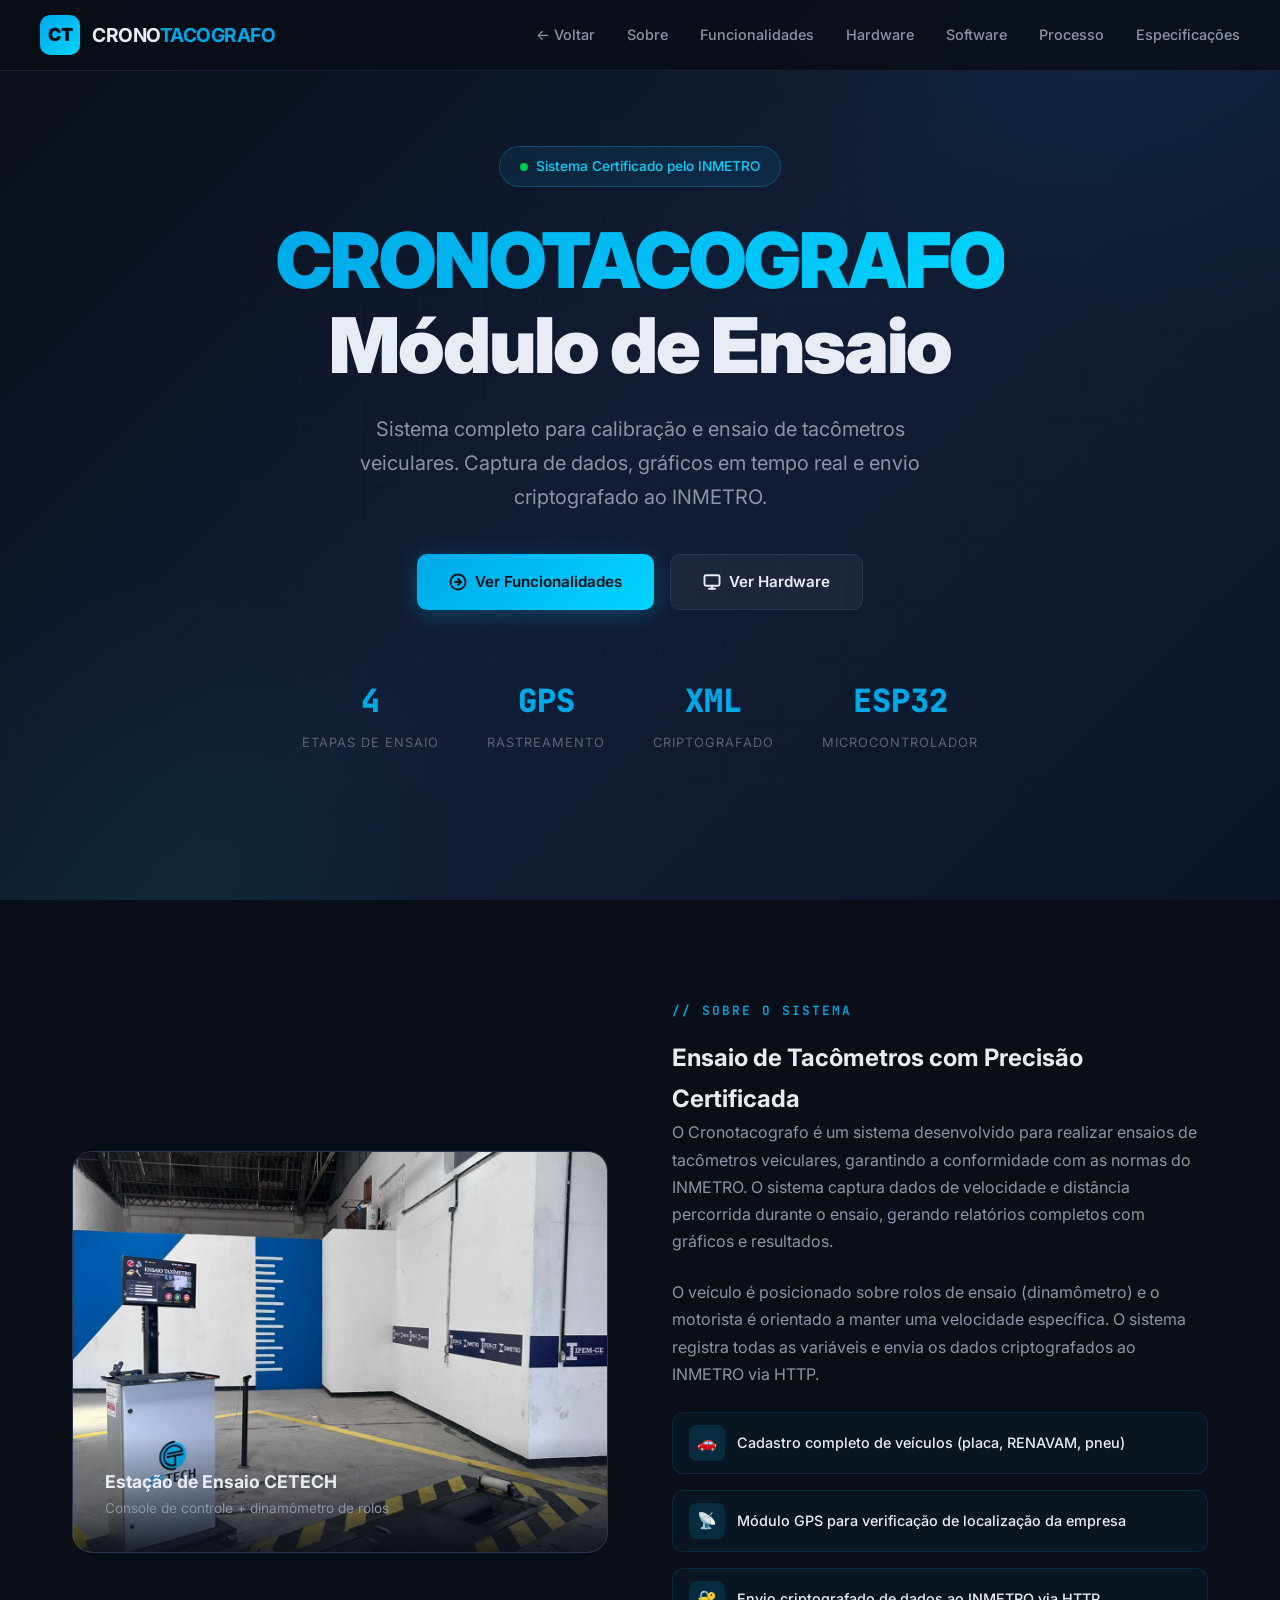
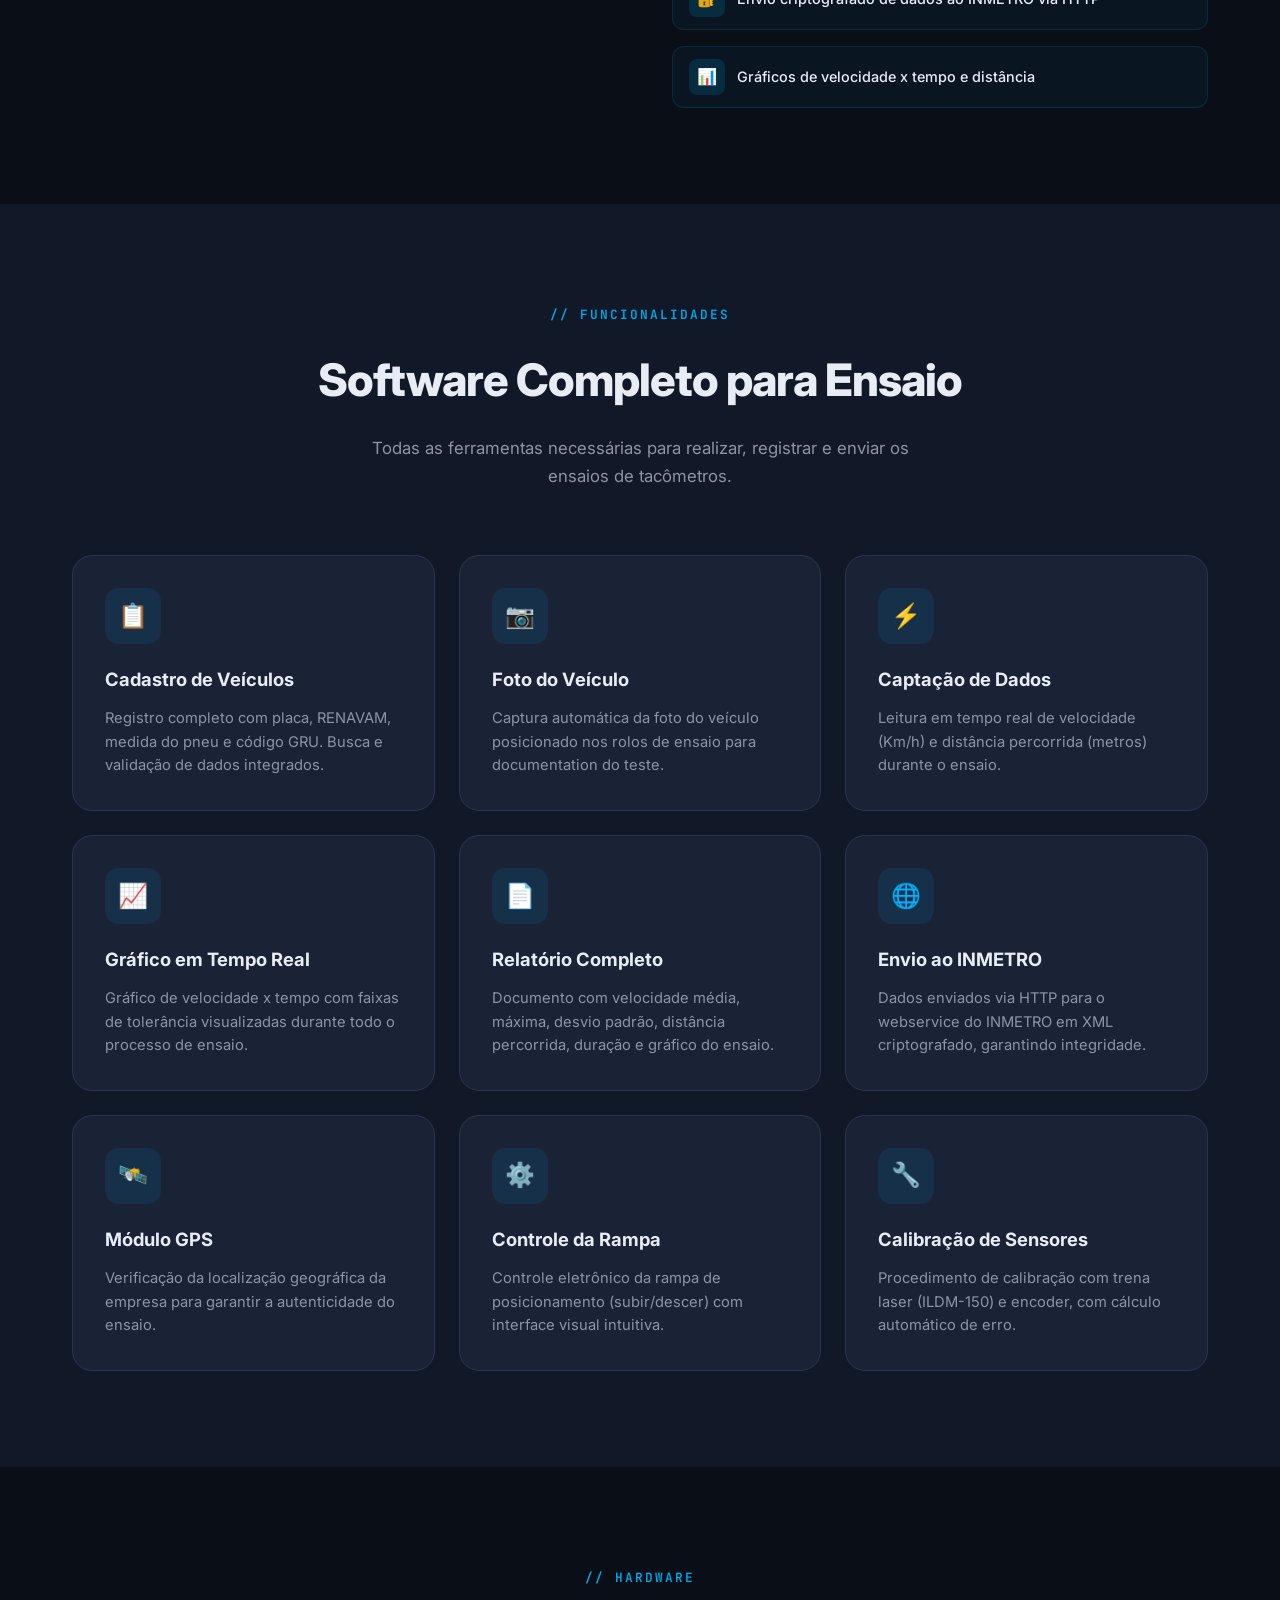
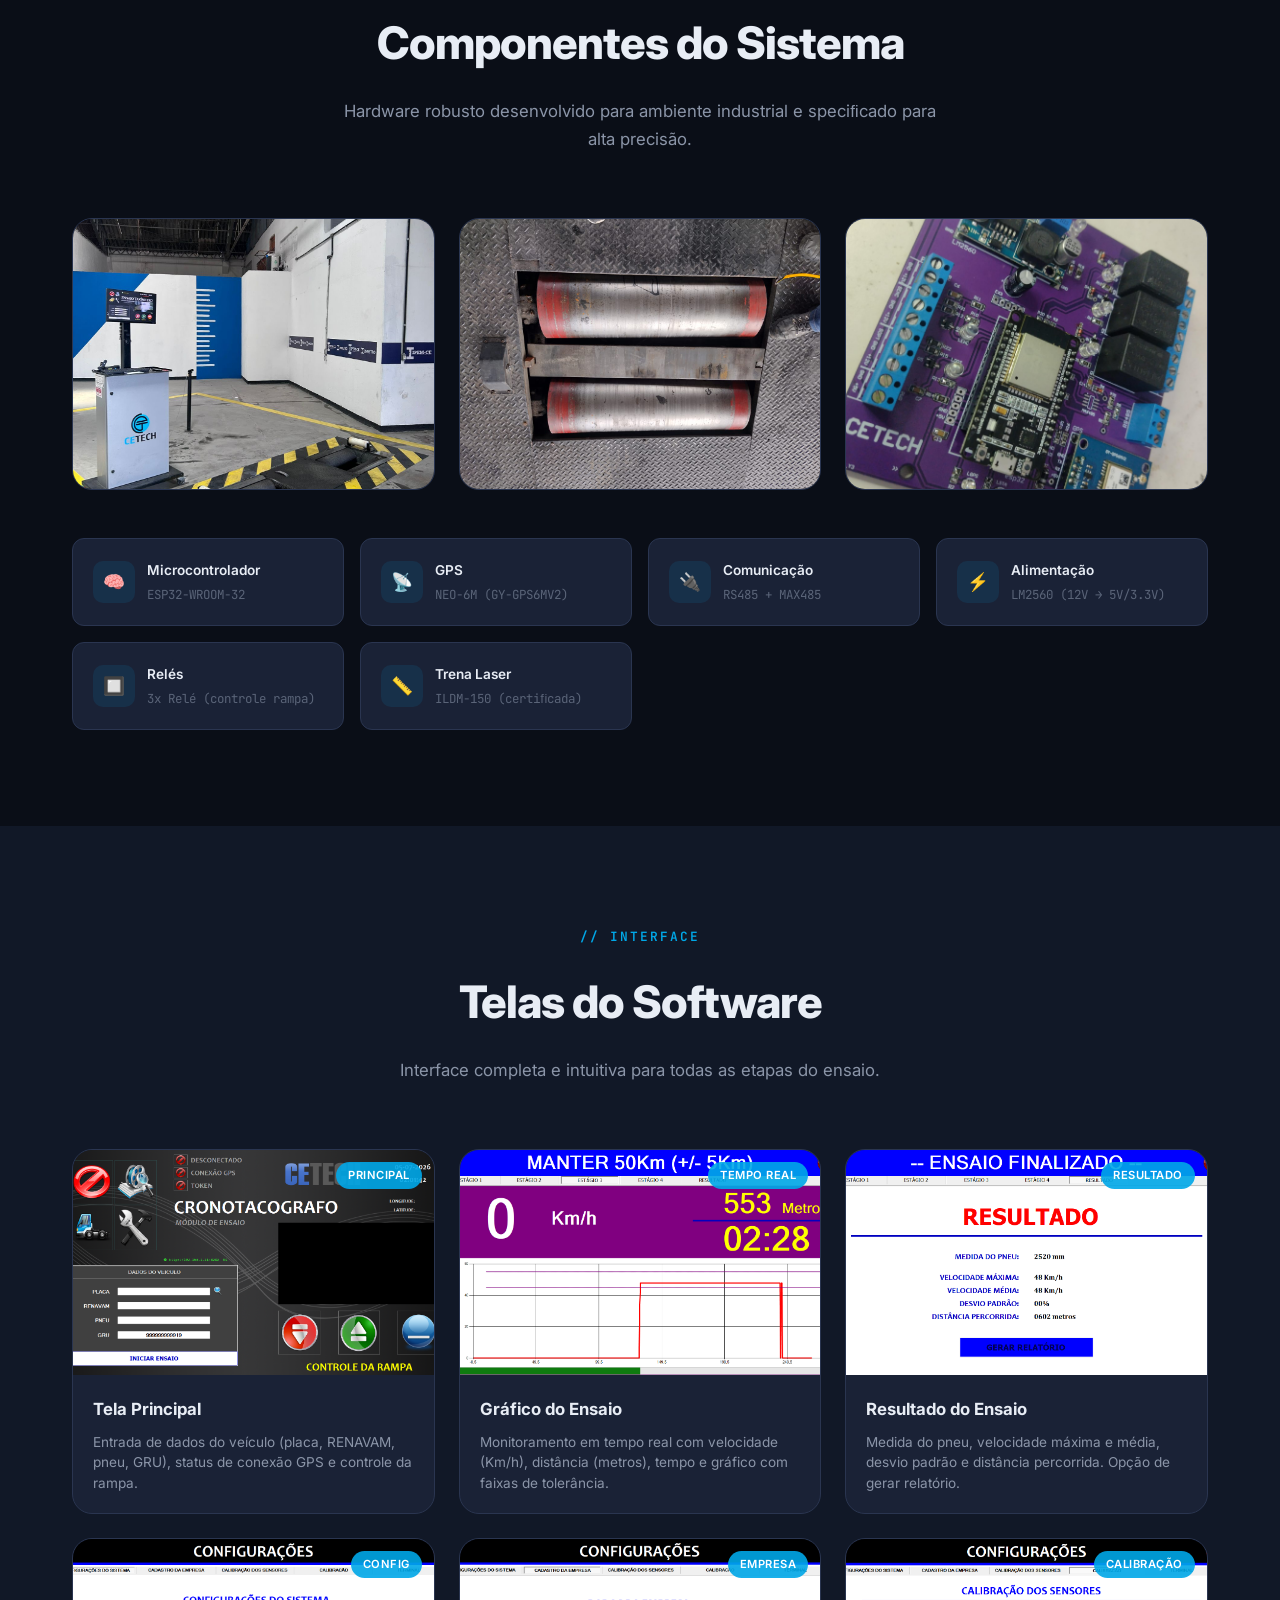
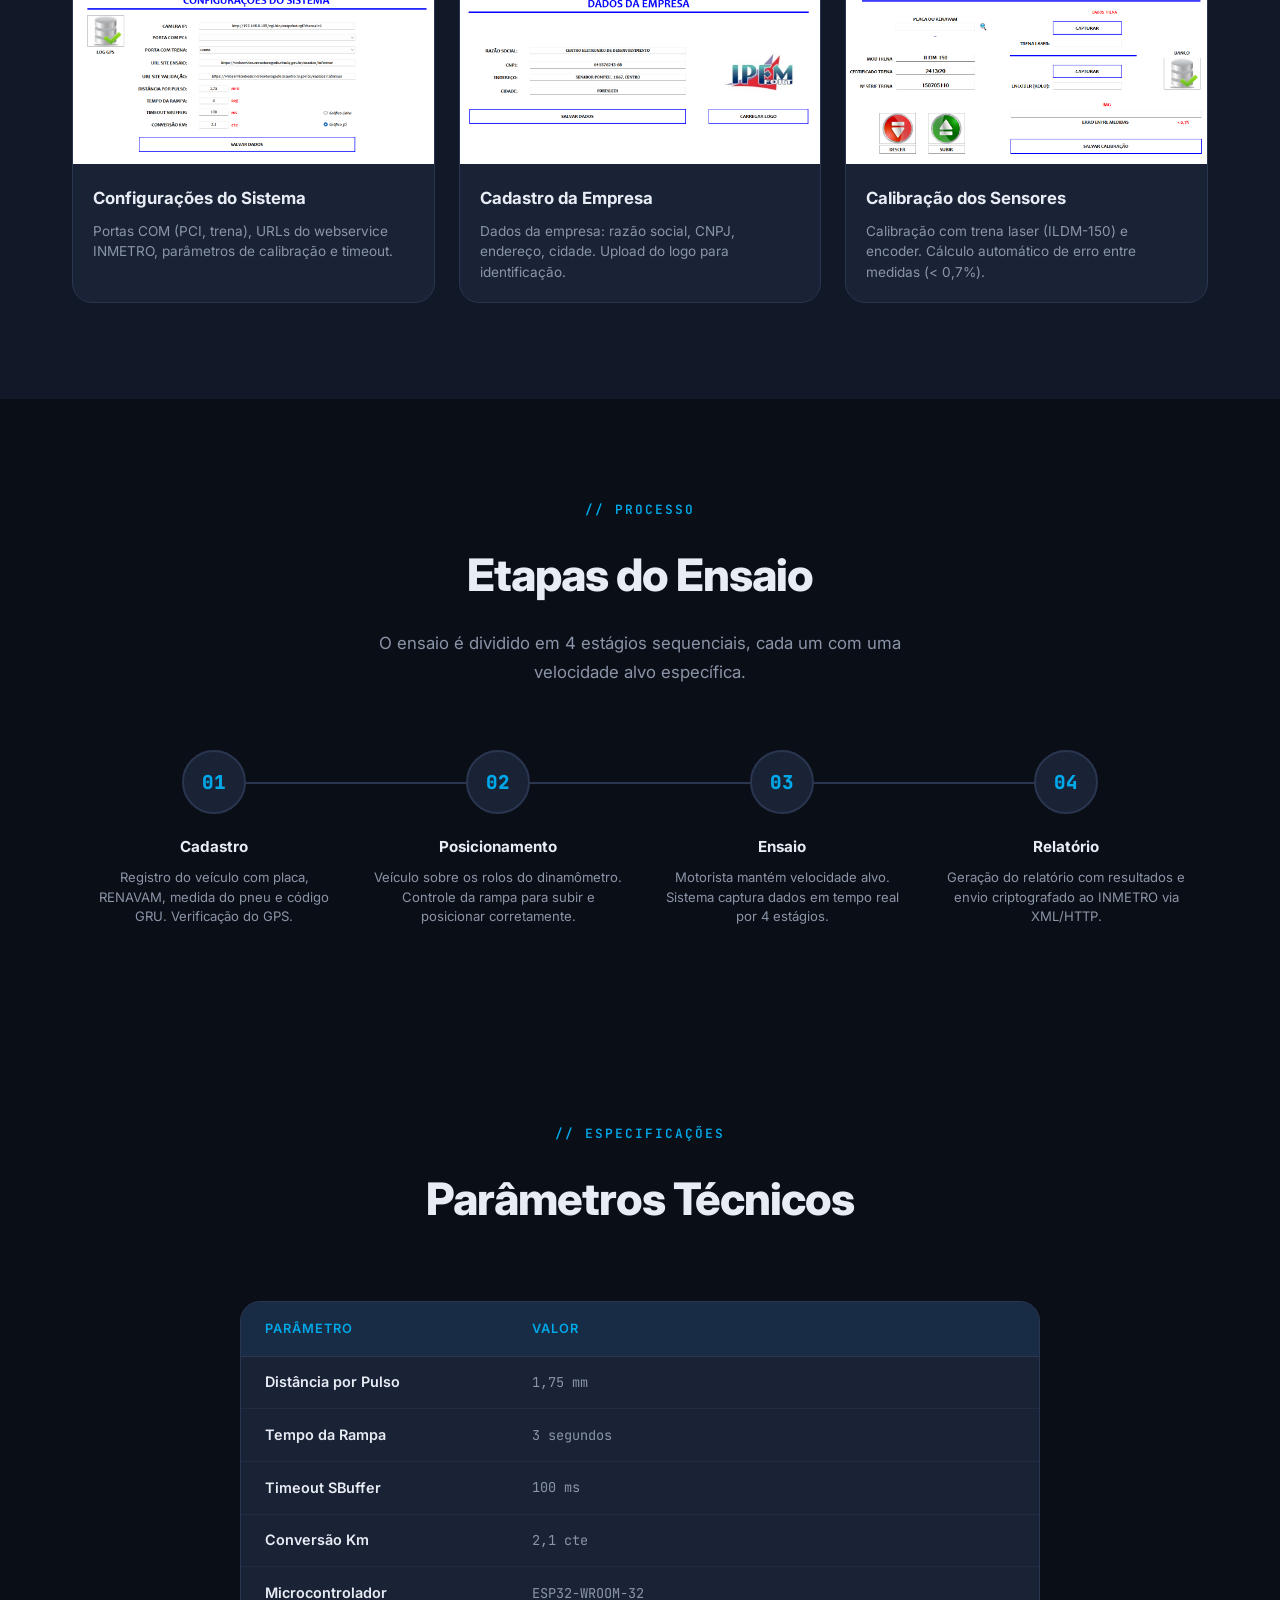
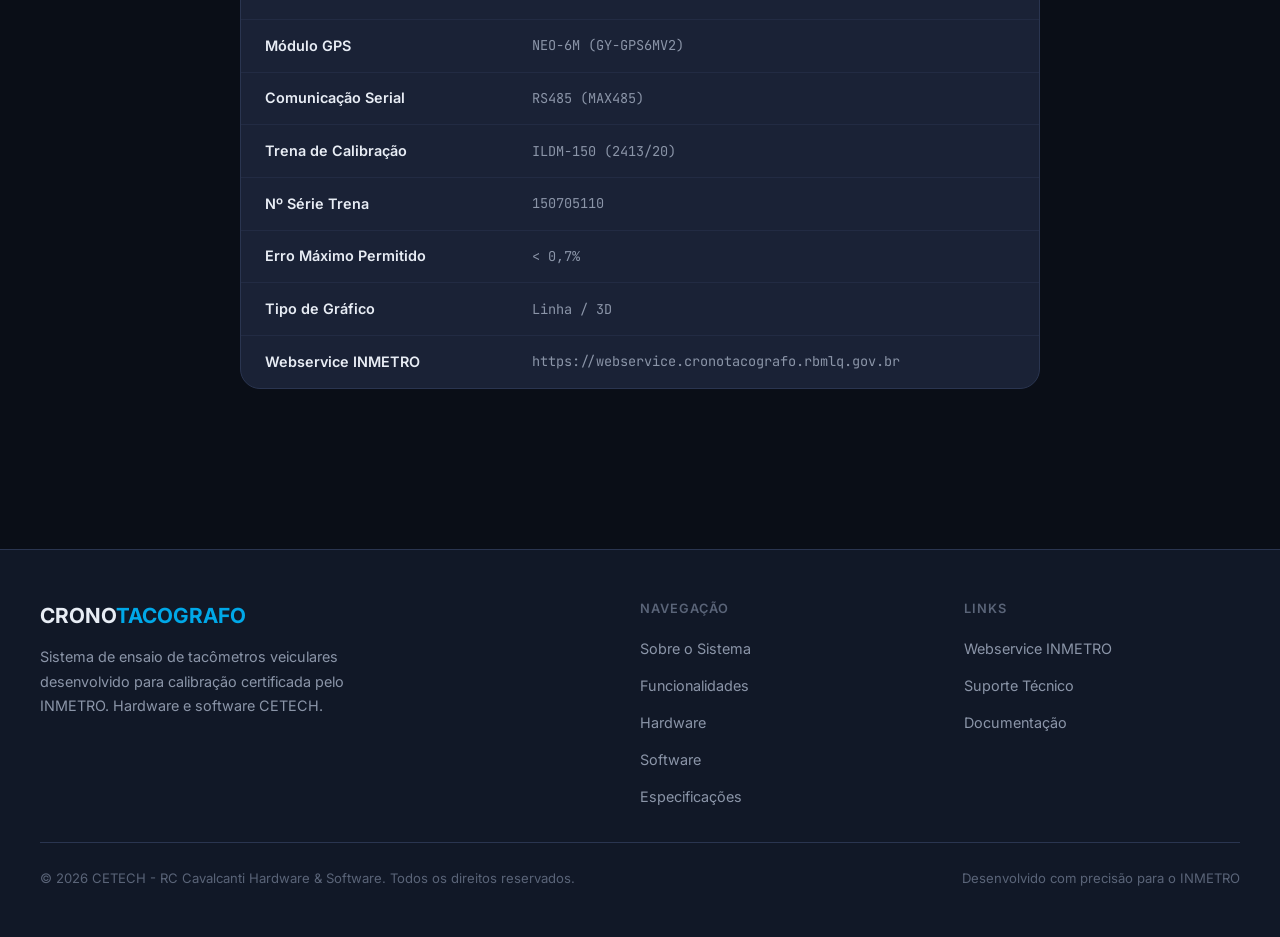
==== wwwroot/cronotacografo/index.html @ 103e5f98 "Torna card CRONOTACÓGRAFO clicável e serve site dedicado em /cronotacografo/" ====
<!DOCTYPE html>
<html lang="pt-BR">
<head>
  <meta charset="UTF-8">
  <meta name="viewport" content="width=device-width, initial-scale=1.0">
  <title>Cronotacografo - Sistema de Ensaio de Tacômetros | CETECH</title>
  <link rel="preconnect" href="https://fonts.googleapis.com">
  <link href="https://fonts.googleapis.com/css2?family=Inter:wght@300;400;500;600;700;800;900&family=JetBrains+Mono:wght@400;700&display=swap" rel="stylesheet">
  <style>
    :root {
      --bg-primary: #0a0e17;
      --bg-secondary: #111827;
      --bg-card: #1a2236;
      --bg-card-hover: #1f2a42;
      --border-color: #2a3550;
      --text-primary: #e8edf5;
      --text-secondary: #8b95a8;
      --text-muted: #5a6478;
      --accent-blue: #00a8e8;
      --accent-cyan: #00d4ff;
      --accent-green: #00c853;
      --accent-purple: #7c3aed;
      --accent-red: #ef4444;
      --accent-yellow: #fbbf24;
      --gradient-hero: linear-gradient(135deg, #0a0e17 0%, #111d35 50%, #0a1628 100%);
      --gradient-accent: linear-gradient(135deg, #00a8e8, #00d4ff);
      --shadow-lg: 0 20px 60px rgba(0,0,0,0.5);
      --shadow-card: 0 4px 24px rgba(0,0,0,0.3);
      --radius: 12px;
      --radius-lg: 20px;
    }

    * {
      margin: 0;
      padding: 0;
      box-sizing: border-box;
    }

    html {
      scroll-behavior: smooth;
      scroll-padding-top: 80px;
    }

    body {
      font-family: 'Inter', -apple-system, BlinkMacSystemFont, sans-serif;
      background: var(--bg-primary);
      color: var(--text-primary);
      line-height: 1.7;
      overflow-x: hidden;
    }

    /* ==================== NAVBAR ==================== */
    .navbar {
      position: fixed;
      top: 0;
      left: 0;
      right: 0;
      z-index: 1000;
      background: rgba(10, 14, 23, 0.85);
      backdrop-filter: blur(20px);
      border-bottom: 1px solid rgba(42, 53, 80, 0.5);
      padding: 0 2rem;
      transition: all 0.3s ease;
    }

    .navbar.scrolled {
      background: rgba(10, 14, 23, 0.95);
      box-shadow: 0 4px 30px rgba(0,0,0,0.4);
    }

    .nav-container {
      max-width: 1200px;
      margin: 0 auto;
      display: flex;
      align-items: center;
      justify-content: space-between;
      height: 70px;
    }

    .nav-logo {
      display: flex;
      align-items: center;
      gap: 12px;
      text-decoration: none;
      color: var(--text-primary);
    }

    .nav-logo-icon {
      width: 40px;
      height: 40px;
      background: var(--gradient-accent);
      border-radius: 10px;
      display: flex;
      align-items: center;
      justify-content: center;
      font-weight: 900;
      font-size: 18px;
      color: var(--bg-primary);
    }

    .nav-logo-text {
      font-weight: 700;
      font-size: 1.2rem;
      letter-spacing: -0.5px;
    }

    .nav-logo-text span {
      color: var(--accent-blue);
    }

    .nav-links {
      display: flex;
      list-style: none;
      gap: 2rem;
    }

    .nav-links a {
      text-decoration: none;
      color: var(--text-secondary);
      font-size: 0.9rem;
      font-weight: 500;
      transition: color 0.3s ease;
      position: relative;
    }

    .nav-links a::after {
      content: '';
      position: absolute;
      bottom: -4px;
      left: 0;
      width: 0;
      height: 2px;
      background: var(--gradient-accent);
      transition: width 0.3s ease;
      border-radius: 2px;
    }

    .nav-links a:hover {
      color: var(--text-primary);
    }

    .nav-links a:hover::after {
      width: 100%;
    }

    .nav-toggle {
      display: none;
      flex-direction: column;
      cursor: pointer;
      gap: 5px;
    }

    .nav-toggle span {
      width: 25px;
      height: 2px;
      background: var(--text-primary);
      transition: all 0.3s ease;
      border-radius: 2px;
    }

    /* ==================== HERO ==================== */
    .hero {
      min-height: 100vh;
      display: flex;
      align-items: center;
      justify-content: center;
      background: var(--gradient-hero);
      position: relative;
      overflow: hidden;
      padding: 2rem;
    }

    .hero::before {
      content: '';
      position: absolute;
      top: -50%;
      right: -20%;
      width: 800px;
      height: 800px;
      background: radial-gradient(circle, rgba(0,168,232,0.08) 0%, transparent 70%);
      border-radius: 50%;
      animation: pulse 8s ease-in-out infinite;
    }

    .hero::after {
      content: '';
      position: absolute;
      bottom: -30%;
      left: -10%;
      width: 600px;
      height: 600px;
      background: radial-gradient(circle, rgba(0,200,83,0.06) 0%, transparent 70%);
      border-radius: 50%;
      animation: pulse 10s ease-in-out infinite reverse;
    }

    @keyframes pulse {
      0%, 100% { transform: scale(1); opacity: 0.5; }
      50% { transform: scale(1.2); opacity: 1; }
    }

    .hero-grid {
      position: absolute;
      inset: 0;
      background-image:
        linear-gradient(rgba(42,53,80,0.15) 1px, transparent 1px),
        linear-gradient(90deg, rgba(42,53,80,0.15) 1px, transparent 1px);
      background-size: 60px 60px;
      mask-image: radial-gradient(ellipse at center, black 30%, transparent 70%);
    }

    .hero-content {
      text-align: center;
      position: relative;
      z-index: 2;
      max-width: 900px;
    }

    .hero-badge {
      display: inline-flex;
      align-items: center;
      gap: 8px;
      background: rgba(0,168,232,0.1);
      border: 1px solid rgba(0,168,232,0.3);
      padding: 8px 20px;
      border-radius: 50px;
      font-size: 0.85rem;
      font-weight: 500;
      color: var(--accent-cyan);
      margin-bottom: 2rem;
      animation: fadeInUp 0.8s ease;
    }

    .hero-badge::before {
      content: '';
      width: 8px;
      height: 8px;
      background: var(--accent-green);
      border-radius: 50%;
      animation: blink 2s ease-in-out infinite;
    }

    @keyframes blink {
      0%, 100% { opacity: 1; }
      50% { opacity: 0.3; }
    }

    .hero h1 {
      font-size: clamp(2.5rem, 6vw, 5rem);
      font-weight: 900;
      line-height: 1.1;
      letter-spacing: -2px;
      margin-bottom: 1.5rem;
      animation: fadeInUp 0.8s ease 0.1s both;
    }

    .hero h1 .gradient-text {
      background: var(--gradient-accent);
      -webkit-background-clip: text;
      -webkit-text-fill-color: transparent;
      background-clip: text;
    }

    .hero-subtitle {
      font-size: clamp(1rem, 2vw, 1.25rem);
      color: var(--text-secondary);
      max-width: 600px;
      margin: 0 auto 2.5rem;
      font-weight: 400;
      animation: fadeInUp 0.8s ease 0.2s both;
    }

    .hero-buttons {
      display: flex;
      gap: 1rem;
      justify-content: center;
      flex-wrap: wrap;
      animation: fadeInUp 0.8s ease 0.3s both;
    }

    .btn {
      padding: 14px 32px;
      border-radius: 10px;
      font-size: 0.95rem;
      font-weight: 600;
      text-decoration: none;
      transition: all 0.3s ease;
      cursor: pointer;
      border: none;
      display: inline-flex;
      align-items: center;
      gap: 8px;
    }

    .btn-primary {
      background: var(--gradient-accent);
      color: var(--bg-primary);
      box-shadow: 0 4px 20px rgba(0,168,232,0.3);
    }

    .btn-primary:hover {
      transform: translateY(-2px);
      box-shadow: 0 8px 30px rgba(0,168,232,0.4);
    }

    .btn-secondary {
      background: rgba(255,255,255,0.05);
      color: var(--text-primary);
      border: 1px solid var(--border-color);
    }

    .btn-secondary:hover {
      background: rgba(255,255,255,0.1);
      border-color: var(--accent-blue);
      transform: translateY(-2px);
    }

    .hero-stats {
      display: flex;
      justify-content: center;
      gap: 3rem;
      margin-top: 4rem;
      animation: fadeInUp 0.8s ease 0.4s both;
    }

    .hero-stat {
      text-align: center;
    }

    .hero-stat-value {
      font-size: 2rem;
      font-weight: 800;
      color: var(--accent-blue);
      font-family: 'JetBrains Mono', monospace;
    }

    .hero-stat-label {
      font-size: 0.8rem;
      color: var(--text-muted);
      text-transform: uppercase;
      letter-spacing: 1px;
      margin-top: 4px;
    }

    @keyframes fadeInUp {
      from { opacity: 0; transform: translateY(30px); }
      to { opacity: 1; transform: translateY(0); }
    }

    /* ==================== SECTIONS ==================== */
    .section {
      padding: 6rem 2rem;
      max-width: 1200px;
      margin: 0 auto;
    }

    .section-header {
      text-align: center;
      margin-bottom: 4rem;
    }

    .section-tag {
      display: inline-block;
      font-size: 0.8rem;
      font-weight: 600;
      color: var(--accent-blue);
      text-transform: uppercase;
      letter-spacing: 2px;
      margin-bottom: 1rem;
      font-family: 'JetBrains Mono', monospace;
    }

    .section-title {
      font-size: clamp(1.8rem, 4vw, 2.8rem);
      font-weight: 800;
      letter-spacing: -1px;
      margin-bottom: 1rem;
    }

    .section-desc {
      color: var(--text-secondary);
      max-width: 600px;
      margin: 0 auto;
      font-size: 1.05rem;
    }

    /* ==================== ABOUT ==================== */
    .about-grid {
      display: grid;
      grid-template-columns: 1fr 1fr;
      gap: 4rem;
      align-items: center;
    }

    .about-image {
      position: relative;
      border-radius: var(--radius-lg);
      overflow: hidden;
      border: 1px solid var(--border-color);
    }

    .about-image img {
      width: 100%;
      height: 400px;
      object-fit: cover;
      display: block;
    }

    .about-image-overlay {
      position: absolute;
      bottom: 0;
      left: 0;
      right: 0;
      padding: 2rem;
      background: linear-gradient(transparent, rgba(10,14,23,0.9));
    }

    .about-image-overlay h3 {
      font-size: 1.1rem;
      font-weight: 700;
    }

    .about-image-overlay p {
      font-size: 0.85rem;
      color: var(--text-secondary);
    }

    .about-text h3 {
      font-size: 1.5rem;
      font-weight: 700;
      margin-bottom: 1rem;
    }

    .about-text p {
      color: var(--text-secondary);
      margin-bottom: 1.5rem;
      font-size: 1rem;
    }

    .about-features {
      display: flex;
      flex-direction: column;
      gap: 1rem;
      margin-top: 1.5rem;
    }

    .about-feature {
      display: flex;
      align-items: center;
      gap: 12px;
      padding: 12px 16px;
      background: rgba(0,168,232,0.05);
      border: 1px solid rgba(0,168,232,0.15);
      border-radius: var(--radius);
      transition: all 0.3s ease;
    }

    .about-feature:hover {
      background: rgba(0,168,232,0.1);
      border-color: rgba(0,168,232,0.3);
      transform: translateX(4px);
    }

    .about-feature-icon {
      width: 36px;
      height: 36px;
      background: rgba(0,168,232,0.15);
      border-radius: 8px;
      display: flex;
      align-items: center;
      justify-content: center;
      font-size: 1rem;
      flex-shrink: 0;
    }

    .about-feature span {
      font-size: 0.9rem;
      font-weight: 500;
    }

    /* ==================== FEATURES ==================== */
    .features-section {
      background: var(--bg-secondary);
      padding: 6rem 0;
    }

    .features-container {
      max-width: 1200px;
      margin: 0 auto;
      padding: 0 2rem;
    }

    .features-grid {
      display: grid;
      grid-template-columns: repeat(auto-fit, minmax(340px, 1fr));
      gap: 1.5rem;
    }

    .feature-card {
      background: var(--bg-card);
      border: 1px solid var(--border-color);
      border-radius: var(--radius-lg);
      padding: 2rem;
      transition: all 0.4s ease;
      position: relative;
      overflow: hidden;
    }

    .feature-card::before {
      content: '';
      position: absolute;
      top: 0;
      left: 0;
      right: 0;
      height: 3px;
      background: var(--gradient-accent);
      opacity: 0;
      transition: opacity 0.3s ease;
    }

    .feature-card:hover {
      transform: translateY(-4px);
      border-color: rgba(0,168,232,0.3);
      box-shadow: var(--shadow-card);
    }

    .feature-card:hover::before {
      opacity: 1;
    }

    .feature-icon {
      width: 56px;
      height: 56px;
      background: rgba(0,168,232,0.1);
      border-radius: 14px;
      display: flex;
      align-items: center;
      justify-content: center;
      font-size: 1.5rem;
      margin-bottom: 1.25rem;
      transition: all 0.3s ease;
    }

    .feature-card:hover .feature-icon {
      background: rgba(0,168,232,0.2);
      transform: scale(1.1);
    }

    .feature-card h3 {
      font-size: 1.15rem;
      font-weight: 700;
      margin-bottom: 0.75rem;
    }

    .feature-card p {
      color: var(--text-secondary);
      font-size: 0.92rem;
      line-height: 1.6;
    }

    /* ==================== HARDWARE ==================== */
    .hardware-gallery {
      display: grid;
      grid-template-columns: repeat(3, 1fr);
      gap: 1.5rem;
      margin-bottom: 3rem;
    }

    .hardware-item {
      position: relative;
      border-radius: var(--radius-lg);
      overflow: hidden;
      border: 1px solid var(--border-color);
      cursor: pointer;
      transition: all 0.4s ease;
      aspect-ratio: 4/3;
    }

    .hardware-item:hover {
      transform: translateY(-4px);
      border-color: rgba(0,168,232,0.4);
      box-shadow: 0 12px 40px rgba(0,0,0,0.4);
    }

    .hardware-item img {
      width: 100%;
      height: 100%;
      object-fit: cover;
      display: block;
      transition: transform 0.5s ease;
    }

    .hardware-item:hover img {
      transform: scale(1.05);
    }

    .hardware-item-overlay {
      position: absolute;
      inset: 0;
      background: linear-gradient(transparent 50%, rgba(10,14,23,0.95));
      display: flex;
      align-items: flex-end;
      padding: 1.5rem;
      opacity: 0;
      transition: opacity 0.3s ease;
    }

    .hardware-item:hover .hardware-item-overlay {
      opacity: 1;
    }

    .hardware-item-overlay h4 {
      font-size: 1rem;
      font-weight: 600;
    }

    .hardware-item-overlay p {
      font-size: 0.8rem;
      color: var(--text-secondary);
    }

    .hardware-specs {
      display: grid;
      grid-template-columns: repeat(auto-fit, minmax(220px, 1fr));
      gap: 1rem;
    }

    .spec-card {
      background: var(--bg-card);
      border: 1px solid var(--border-color);
      border-radius: var(--radius);
      padding: 1.25rem;
      display: flex;
      align-items: center;
      gap: 12px;
      transition: all 0.3s ease;
    }

    .spec-card:hover {
      border-color: rgba(0,168,232,0.3);
      background: var(--bg-card-hover);
    }

    .spec-icon {
      width: 42px;
      height: 42px;
      background: rgba(0,168,232,0.1);
      border-radius: 10px;
      display: flex;
      align-items: center;
      justify-content: center;
      font-size: 1.1rem;
      flex-shrink: 0;
    }

    .spec-info h4 {
      font-size: 0.85rem;
      font-weight: 600;
      margin-bottom: 2px;
    }

    .spec-info p {
      font-size: 0.78rem;
      color: var(--text-muted);
      font-family: 'JetBrains Mono', monospace;
    }

    /* ==================== SOFTWARE SCREENS ==================== */
    .screens-section {
      background: var(--bg-secondary);
      padding: 6rem 0;
    }

    .screens-container {
      max-width: 1200px;
      margin: 0 auto;
      padding: 0 2rem;
    }

    .screens-grid {
      display: grid;
      grid-template-columns: repeat(auto-fit, minmax(350px, 1fr));
      gap: 1.5rem;
    }

    .screen-card {
      background: var(--bg-card);
      border: 1px solid var(--border-color);
      border-radius: var(--radius-lg);
      overflow: hidden;
      transition: all 0.4s ease;
      cursor: pointer;
    }

    .screen-card:hover {
      transform: translateY(-4px);
      border-color: rgba(0,168,232,0.3);
      box-shadow: var(--shadow-card);
    }

    .screen-card-image {
      position: relative;
      overflow: hidden;
      aspect-ratio: 16/10;
    }

    .screen-card-image img {
      width: 100%;
      height: 100%;
      object-fit: cover;
      display: block;
      transition: transform 0.5s ease;
    }

    .screen-card:hover .screen-card-image img {
      transform: scale(1.05);
    }

    .screen-card-badge {
      position: absolute;
      top: 12px;
      right: 12px;
      background: rgba(0,168,232,0.9);
      color: white;
      padding: 4px 12px;
      border-radius: 20px;
      font-size: 0.7rem;
      font-weight: 600;
      text-transform: uppercase;
      letter-spacing: 0.5px;
    }

    .screen-card-body {
      padding: 1.25rem;
    }

    .screen-card-body h3 {
      font-size: 1.05rem;
      font-weight: 700;
      margin-bottom: 0.5rem;
    }

    .screen-card-body p {
      font-size: 0.85rem;
      color: var(--text-secondary);
      line-height: 1.5;
    }

    /* ==================== PROCESS / TIMELINE ==================== */
    .process-timeline {
      display: grid;
      grid-template-columns: repeat(4, 1fr);
      gap: 0;
      position: relative;
      margin-top: 3rem;
    }

    .process-timeline::before {
      content: '';
      position: absolute;
      top: 32px;
      left: 10%;
      right: 10%;
      height: 2px;
      background: var(--border-color);
    }

    .process-step {
      text-align: center;
      position: relative;
      padding: 0 1rem;
    }

    .process-step-number {
      width: 64px;
      height: 64px;
      background: var(--bg-card);
      border: 2px solid var(--border-color);
      border-radius: 50%;
      display: flex;
      align-items: center;
      justify-content: center;
      margin: 0 auto 1.25rem;
      font-size: 1.2rem;
      font-weight: 800;
      color: var(--accent-blue);
      position: relative;
      z-index: 2;
      transition: all 0.3s ease;
      font-family: 'JetBrains Mono', monospace;
    }

    .process-step:hover .process-step-number {
      background: var(--accent-blue);
      color: var(--bg-primary);
      border-color: var(--accent-blue);
      transform: scale(1.1);
      box-shadow: 0 0 20px rgba(0,168,232,0.4);
    }

    .process-step h4 {
      font-size: 0.95rem;
      font-weight: 700;
      margin-bottom: 0.5rem;
    }

    .process-step p {
      font-size: 0.82rem;
      color: var(--text-secondary);
      line-height: 1.5;
    }

    /* ==================== SPECS TABLE ==================== */
    .specs-table-wrapper {
      background: var(--bg-card);
      border: 1px solid var(--border-color);
      border-radius: var(--radius-lg);
      overflow: hidden;
      max-width: 800px;
      margin: 0 auto;
    }

    .specs-table {
      width: 100%;
      border-collapse: collapse;
    }

    .specs-table th {
      text-align: left;
      padding: 1rem 1.5rem;
      background: rgba(0,168,232,0.08);
      font-size: 0.8rem;
      font-weight: 600;
      text-transform: uppercase;
      letter-spacing: 1px;
      color: var(--accent-blue);
      border-bottom: 1px solid var(--border-color);
    }

    .specs-table td {
      padding: 0.85rem 1.5rem;
      border-bottom: 1px solid rgba(42,53,80,0.5);
      font-size: 0.9rem;
    }

    .specs-table tr:last-child td {
      border-bottom: none;
    }

    .specs-table tr:hover td {
      background: rgba(0,168,232,0.03);
    }

    .specs-table td:first-child {
      font-weight: 600;
      color: var(--text-primary);
    }

    .specs-table td:last-child {
      color: var(--text-secondary);
      font-family: 'JetBrains Mono', monospace;
      font-size: 0.85rem;
    }

    /* ==================== FOOTER ==================== */
    .footer {
      background: var(--bg-secondary);
      border-top: 1px solid var(--border-color);
      padding: 3rem 2rem;
      margin-top: 4rem;
    }

    .footer-content {
      max-width: 1200px;
      margin: 0 auto;
      display: grid;
      grid-template-columns: 2fr 1fr 1fr;
      gap: 3rem;
    }

    .footer-brand h3 {
      font-size: 1.3rem;
      font-weight: 700;
      margin-bottom: 0.75rem;
    }

    .footer-brand h3 span {
      color: var(--accent-blue);
    }

    .footer-brand p {
      color: var(--text-secondary);
      font-size: 0.9rem;
      max-width: 350px;
    }

    .footer-links h4 {
      font-size: 0.8rem;
      font-weight: 600;
      text-transform: uppercase;
      letter-spacing: 1px;
      color: var(--text-muted);
      margin-bottom: 1rem;
    }

    .footer-links ul {
      list-style: none;
      display: flex;
      flex-direction: column;
      gap: 0.6rem;
    }

    .footer-links a {
      color: var(--text-secondary);
      text-decoration: none;
      font-size: 0.9rem;
      transition: color 0.3s ease;
    }

    .footer-links a:hover {
      color: var(--accent-blue);
    }

    .footer-bottom {
      max-width: 1200px;
      margin: 2rem auto 0;
      padding-top: 1.5rem;
      border-top: 1px solid var(--border-color);
      display: flex;
      justify-content: space-between;
      align-items: center;
      font-size: 0.82rem;
      color: var(--text-muted);
    }

    .footer-bottom a {
      color: var(--accent-blue);
      text-decoration: none;
    }

    /* ==================== LIGHTBOX ==================== */
    .lightbox {
      display: none;
      position: fixed;
      inset: 0;
      z-index: 9999;
      background: rgba(0,0,0,0.92);
      backdrop-filter: blur(10px);
      align-items: center;
      justify-content: center;
      padding: 2rem;
      cursor: pointer;
    }

    .lightbox.active {
      display: flex;
    }

    .lightbox img {
      max-width: 90%;
      max-height: 85vh;
      object-fit: contain;
      border-radius: var(--radius);
      box-shadow: var(--shadow-lg);
      animation: lightboxIn 0.3s ease;
    }

    .lightbox-close {
      position: absolute;
      top: 1.5rem;
      right: 1.5rem;
      width: 44px;
      height: 44px;
      background: rgba(255,255,255,0.1);
      border: none;
      border-radius: 50%;
      color: white;
      font-size: 1.5rem;
      cursor: pointer;
      display: flex;
      align-items: center;
      justify-content: center;
      transition: background 0.3s ease;
    }

    .lightbox-close:hover {
      background: rgba(255,255,255,0.2);
    }

    .lightbox-caption {
      position: absolute;
      bottom: 2rem;
      left: 50%;
      transform: translateX(-50%);
      background: rgba(0,0,0,0.7);
      padding: 8px 20px;
      border-radius: 8px;
      font-size: 0.9rem;
      color: var(--text-secondary);
      white-space: nowrap;
    }

    @keyframes lightboxIn {
      from { opacity: 0; transform: scale(0.9); }
      to { opacity: 1; transform: scale(1); }
    }

    /* ==================== SCROLL ANIMATIONS ==================== */
    .reveal {
      opacity: 0;
      transform: translateY(40px);
      transition: all 0.7s cubic-bezier(0.4, 0, 0.2, 1);
    }

    .reveal.visible {
      opacity: 1;
      transform: translateY(0);
    }

    .reveal-delay-1 { transition-delay: 0.1s; }
    .reveal-delay-2 { transition-delay: 0.2s; }
    .reveal-delay-3 { transition-delay: 0.3s; }
    .reveal-delay-4 { transition-delay: 0.4s; }
    .reveal-delay-5 { transition-delay: 0.5s; }

    /* ==================== RESPONSIVE ==================== */
    @media (max-width: 1024px) {
      .about-grid {
        grid-template-columns: 1fr;
        gap: 2rem;
      }

      .hardware-gallery {
        grid-template-columns: repeat(2, 1fr);
      }

      .process-timeline {
        grid-template-columns: repeat(2, 1fr);
        gap: 2rem;
      }

      .process-timeline::before {
        display: none;
      }

      .footer-content {
        grid-template-columns: 1fr;
        gap: 2rem;
      }
    }

    @media (max-width: 768px) {
      .nav-links {
        display: none;
        position: absolute;
        top: 70px;
        left: 0;
        right: 0;
        background: rgba(10,14,23,0.98);
        flex-direction: column;
        padding: 1.5rem 2rem;
        border-bottom: 1px solid var(--border-color);
        gap: 1rem;
      }

      .nav-links.active {
        display: flex;
      }

      .nav-toggle {
        display: flex;
      }

      .hero-stats {
        gap: 1.5rem;
      }

      .hero-stat-value {
        font-size: 1.5rem;
      }

      .features-grid {
        grid-template-columns: 1fr;
      }

      .hardware-gallery {
        grid-template-columns: 1fr;
      }

      .screens-grid {
        grid-template-columns: 1fr;
      }

      .process-timeline {
        grid-template-columns: 1fr;
      }

      .footer-bottom {
        flex-direction: column;
        gap: 0.5rem;
        text-align: center;
      }
    }
  </style>
</head>
<body>

  <!-- NAVBAR -->
  <nav class="navbar" id="navbar">
    <div class="nav-container">
      <a href="#hero" class="nav-logo">
        <div class="nav-logo-icon">CT</div>
        <div class="nav-logo-text">CRONO<span>TACOGRAFO</span></div>
      </a>
      <ul class="nav-links" id="navLinks">
        <li><a href="/">← Voltar</a></li>
        <li><a href="#about">Sobre</a></li>
        <li><a href="#features">Funcionalidades</a></li>
        <li><a href="#hardware">Hardware</a></li>
        <li><a href="#software">Software</a></li>
        <li><a href="#process">Processo</a></li>
        <li><a href="#specs">Especificações</a></li>
      </ul>
      <div class="nav-toggle" id="navToggle" onclick="toggleNav()">
        <span></span><span></span><span></span>
      </div>
    </div>
  </nav>

  <!-- HERO -->
  <section class="hero" id="hero">
    <div class="hero-grid"></div>
    <div class="hero-content">
      <div class="hero-badge">Sistema Certificado pelo INMETRO</div>
      <h1>
        <span class="gradient-text">CRONOTACOGRAFO</span><br>
        Módulo de Ensaio
      </h1>
      <p class="hero-subtitle">
        Sistema completo para calibração e ensaio de tacômetros veiculares.
        Captura de dados, gráficos em tempo real e envio criptografado ao INMETRO.
      </p>
      <div class="hero-buttons">
        <a href="#features" class="btn btn-primary">
          <svg width="18" height="18" viewBox="0 0 24 24" fill="none" stroke="currentColor" stroke-width="2.5" stroke-linecap="round" stroke-linejoin="round"><circle cx="12" cy="12" r="10"/><polyline points="12 16 16 12 12 8"/><line x1="8" y1="12" x2="16" y2="12"/></svg>
          Ver Funcionalidades
        </a>
        <a href="#hardware" class="btn btn-secondary">
          <svg width="18" height="18" viewBox="0 0 24 24" fill="none" stroke="currentColor" stroke-width="2.5" stroke-linecap="round" stroke-linejoin="round"><rect x="2" y="3" width="20" height="14" rx="2"/><line x1="8" y1="21" x2="16" y2="21"/><line x1="12" y1="17" x2="12" y2="21"/></svg>
          Ver Hardware
        </a>
      </div>
      <div class="hero-stats">
        <div class="hero-stat">
          <div class="hero-stat-value">4</div>
          <div class="hero-stat-label">Etapas de Ensaio</div>
        </div>
        <div class="hero-stat">
          <div class="hero-stat-value">GPS</div>
          <div class="hero-stat-label">Rastreamento</div>
        </div>
        <div class="hero-stat">
          <div class="hero-stat-value">XML</div>
          <div class="hero-stat-label">Criptografado</div>
        </div>
        <div class="hero-stat">
          <div class="hero-stat-value">ESP32</div>
          <div class="hero-stat-label">Microcontrolador</div>
        </div>
      </div>
    </div>
  </section>

  <!-- ABOUT -->
  <section class="section" id="about">
    <div class="about-grid">
      <div class="about-image reveal">
        <img src="foto_da_maquina.jpeg" alt="Console CETECH com rolos de ensaio" loading="lazy">
        <div class="about-image-overlay">
          <h3>Estação de Ensaio CETECH</h3>
          <p>Console de controle + dinamômetro de rolos</p>
        </div>
      </div>
      <div class="about-text">
        <span class="section-tag reveal">// Sobre o Sistema</span>
        <h2 class="reveal reveal-delay-1">Ensaio de Tacômetros com Precisão Certificada</h2>
        <p class="reveal reveal-delay-2">
          O Cronotacografo é um sistema desenvolvido para realizar ensaios de tacômetros veiculares,
          garantindo a conformidade com as normas do INMETRO. O sistema captura dados de velocidade
          e distância percorrida durante o ensaio, gerando relatórios completos com gráficos e
          resultados.
        </p>
        <p class="reveal reveal-delay-3">
          O veículo é posicionado sobre rolos de ensaio (dinamômetro) e o motorista é orientado a
          manter uma velocidade específica. O sistema registra todas as variáveis e envia os dados
          criptografados ao INMETRO via HTTP.
        </p>
        <div class="about-features reveal reveal-delay-4">
          <div class="about-feature">
            <div class="about-feature-icon">🚗</div>
            <span>Cadastro completo de veículos (placa, RENAVAM, pneu)</span>
          </div>
          <div class="about-feature">
            <div class="about-feature-icon">📡</div>
            <span>Módulo GPS para verificação de localização da empresa</span>
          </div>
          <div class="about-feature">
            <div class="about-feature-icon">🔐</div>
            <span>Envio criptografado de dados ao INMETRO via HTTP</span>
          </div>
          <div class="about-feature">
            <div class="about-feature-icon">📊</div>
            <span>Gráficos de velocidade x tempo e distância</span>
          </div>
        </div>
      </div>
    </div>
  </section>

  <!-- FEATURES -->
  <section class="features-section" id="features">
    <div class="features-container">
      <div class="section-header">
        <span class="section-tag reveal">// Funcionalidades</span>
        <h2 class="section-title reveal reveal-delay-1">Software Completo para Ensaio</h2>
        <p class="section-desc reveal reveal-delay-2">
          Todas as ferramentas necessárias para realizar, registrar e enviar os ensaios de tacômetros.
        </p>
      </div>
      <div class="features-grid">
        <div class="feature-card reveal">
          <div class="feature-icon">📋</div>
          <h3>Cadastro de Veículos</h3>
          <p>Registro completo com placa, RENAVAM, medida do pneu e código GRU. Busca e validação de dados integrados.</p>
        </div>
        <div class="feature-card reveal reveal-delay-1">
          <div class="feature-icon">📷</div>
          <h3>Foto do Veículo</h3>
          <p>Captura automática da foto do veículo posicionado nos rolos de ensaio para documentation do teste.</p>
        </div>
        <div class="feature-card reveal reveal-delay-2">
          <div class="feature-icon">⚡</div>
          <h3>Captação de Dados</h3>
          <p>Leitura em tempo real de velocidade (Km/h) e distância percorrida (metros) durante o ensaio.</p>
        </div>
        <div class="feature-card reveal reveal-delay-3">
          <div class="feature-icon">📈</div>
          <h3>Gráfico em Tempo Real</h3>
          <p>Gráfico de velocidade x tempo com faixas de tolerância visualizadas durante todo o processo de ensaio.</p>
        </div>
        <div class="feature-card reveal reveal-delay-4">
          <div class="feature-icon">📄</div>
          <h3>Relatório Completo</h3>
          <p>Documento com velocidade média, máxima, desvio padrão, distância percorrida, duração e gráfico do ensaio.</p>
        </div>
        <div class="feature-card reveal reveal-delay-5">
          <div class="feature-icon">🌐</div>
          <h3>Envio ao INMETRO</h3>
          <p>Dados enviados via HTTP para o webservice do INMETRO em XML criptografado, garantindo integridade.</p>
        </div>
        <div class="feature-card reveal">
          <div class="feature-icon">🛰️</div>
          <h3>Módulo GPS</h3>
          <p>Verificação da localização geográfica da empresa para garantir a autenticidade do ensaio.</p>
        </div>
        <div class="feature-card reveal reveal-delay-1">
          <div class="feature-icon">⚙️</div>
          <h3>Controle da Rampa</h3>
          <p>Controle eletrônico da rampa de posicionamento (subir/descer) com interface visual intuitiva.</p>
        </div>
        <div class="feature-card reveal reveal-delay-2">
          <div class="feature-icon">🔧</div>
          <h3>Calibração de Sensores</h3>
          <p>Procedimento de calibração com trena laser (ILDM-150) e encoder, com cálculo automático de erro.</p>
        </div>
      </div>
    </div>
  </section>

  <!-- HARDWARE -->
  <section class="section" id="hardware">
    <div class="section-header">
      <span class="section-tag reveal">// Hardware</span>
      <h2 class="section-title reveal reveal-delay-1">Componentes do Sistema</h2>
      <p class="section-desc reveal reveal-delay-2">
        Hardware robusto desenvolvido para ambiente industrial e speciﬁcado para alta precisão.
      </p>
    </div>

    <div class="hardware-gallery">
      <div class="hardware-item reveal" onclick="openLightbox('foto_da_maquina.jpeg', 'Console CETECH com estação de ensaio')">
        <img src="foto_da_maquina.jpeg" alt="Console CETECH" loading="lazy">
        <div class="hardware-item-overlay">
          <div>
            <h4>Console de Controle</h4>
            <p>Estação completa CETECH</p>
          </div>
        </div>
      </div>
      <div class="hardware-item reveal reveal-delay-1" onclick="openLightbox('foto_dos_rolos.jpeg', 'Rolos do dinamômetro de ensaio')">
        <img src="foto_dos_rolos.jpeg" alt="Rolos de ensaio" loading="lazy">
        <div class="hardware-item-overlay">
          <div>
            <h4>Rolos de Ensaio</h4>
            <p>Dinamômetro veicular</p>
          </div>
        </div>
      </div>
      <div class="hardware-item reveal reveal-delay-2" onclick="openLightbox('pci.jpeg', 'Placa de controle eletrônico CETECH')">
        <img src="pci.jpeg" alt="Placa CETECH" loading="lazy">
        <div class="hardware-item-overlay">
          <div>
            <h4>Placa Eletrônica</h4>
            <p>ESP32 + GPS + RS485</p>
          </div>
        </div>
      </div>
    </div>

    <div class="hardware-specs">
      <div class="spec-card reveal">
        <div class="spec-icon">🧠</div>
        <div class="spec-info">
          <h4>Microcontrolador</h4>
          <p>ESP32-WROOM-32</p>
        </div>
      </div>
      <div class="spec-card reveal reveal-delay-1">
        <div class="spec-icon">📡</div>
        <div class="spec-info">
          <h4>GPS</h4>
          <p>NEO-6M (GY-GPS6MV2)</p>
        </div>
      </div>
      <div class="spec-card reveal reveal-delay-2">
        <div class="spec-icon">🔌</div>
        <div class="spec-info">
          <h4>Comunicação</h4>
          <p>RS485 + MAX485</p>
        </div>
      </div>
      <div class="spec-card reveal reveal-delay-3">
        <div class="spec-icon">⚡</div>
        <div class="spec-info">
          <h4>Alimentação</h4>
          <p>LM2560 (12V → 5V/3.3V)</p>
        </div>
      </div>
      <div class="spec-card reveal reveal-delay-4">
        <div class="spec-icon">🔲</div>
        <div class="spec-info">
          <h4>Relés</h4>
          <p>3x Relé (controle rampa)</p>
        </div>
      </div>
      <div class="spec-card reveal reveal-delay-5">
        <div class="spec-icon">📏</div>
        <div class="spec-info">
          <h4>Trena Laser</h4>
          <p>ILDM-150 (certiﬁcada)</p>
        </div>
      </div>
    </div>
  </section>

  <!-- SOFTWARE SCREENS -->
  <section class="screens-section" id="software">
    <div class="screens-container">
      <div class="section-header">
        <span class="section-tag reveal">// Interface</span>
        <h2 class="section-title reveal reveal-delay-1">Telas do Software</h2>
        <p class="section-desc reveal reveal-delay-2">
          Interface completa e intuitiva para todas as etapas do ensaio.
        </p>
      </div>
      <div class="screens-grid">
        <div class="screen-card reveal" onclick="openLightbox('tela_principal.png', 'Tela Principal - Entrada de dados do veículo')">
          <div class="screen-card-image">
            <img src="tela_principal.png" alt="Tela Principal" loading="lazy">
            <span class="screen-card-badge">Principal</span>
          </div>
          <div class="screen-card-body">
            <h3>Tela Principal</h3>
            <p>Entrada de dados do veículo (placa, RENAVAM, pneu, GRU), status de conexão GPS e controle da rampa.</p>
          </div>
        </div>
        <div class="screen-card reveal reveal-delay-1" onclick="openLightbox('grafico_do_ensaio.png', 'Gráfico do Ensaio - Velocidade em tempo real')">
          <div class="screen-card-image">
            <img src="grafico_do_ensaio.png" alt="Gráfico do Ensaio" loading="lazy">
            <span class="screen-card-badge">Tempo Real</span>
          </div>
          <div class="screen-card-body">
            <h3>Gráfico do Ensaio</h3>
            <p>Monitoramento em tempo real com velocidade (Km/h), distância (metros), tempo e gráfico com faixas de tolerância.</p>
          </div>
        </div>
        <div class="screen-card reveal reveal-delay-2" onclick="openLightbox('tela_resultado.png', 'Resultado do Ensaio - Dados completos')">
          <div class="screen-card-image">
            <img src="tela_resultado.png" alt="Tela Resultado" loading="lazy">
            <span class="screen-card-badge">Resultado</span>
          </div>
          <div class="screen-card-body">
            <h3>Resultado do Ensaio</h3>
            <p>Medida do pneu, velocidade máxima e média, desvio padrão e distância percorrida. Opção de gerar relatório.</p>
          </div>
        </div>
        <div class="screen-card reveal reveal-delay-3" onclick="openLightbox('tela_config.png', 'Configurações do Sistema')">
          <div class="screen-card-image">
            <img src="tela_config.png" alt="Configurações" loading="lazy">
            <span class="screen-card-badge">Config</span>
          </div>
          <div class="screen-card-body">
            <h3>Configurações do Sistema</h3>
            <p>Portas COM (PCI, trena), URLs do webservice INMETRO, parâmetros de calibração e timeout.</p>
          </div>
        </div>
        <div class="screen-card reveal reveal-delay-4" onclick="openLightbox('tela_cadastro_empresa.png', 'Cadastro da Empresa')">
          <div class="screen-card-image">
            <img src="tela_cadastro_empresa.png" alt="Cadastro Empresa" loading="lazy">
            <span class="screen-card-badge">Empresa</span>
          </div>
          <div class="screen-card-body">
            <h3>Cadastro da Empresa</h3>
            <p>Dados da empresa: razão social, CNPJ, endereço, cidade. Upload do logo para identificação.</p>
          </div>
        </div>
        <div class="screen-card reveal reveal-delay-5" onclick="openLightbox('tela_calibração.png', 'Calibração dos Sensores')">
          <div class="screen-card-image">
            <img src="tela_calibração.png" alt="Calibração" loading="lazy">
            <span class="screen-card-badge">Calibração</span>
          </div>
          <div class="screen-card-body">
            <h3>Calibração dos Sensores</h3>
            <p>Calibração com trena laser (ILDM-150) e encoder. Cálculo automático de erro entre medidas (&lt; 0,7%).</p>
          </div>
        </div>
      </div>
    </div>
  </section>

  <!-- PROCESS -->
  <section class="section" id="process">
    <div class="section-header">
      <span class="section-tag reveal">// Processo</span>
      <h2 class="section-title reveal reveal-delay-1">Etapas do Ensaio</h2>
      <p class="section-desc reveal reveal-delay-2">
        O ensaio é dividido em 4 estágios sequenciais, cada um com uma velocidade alvo específica.
      </p>
    </div>

    <div class="process-timeline">
      <div class="process-step reveal">
        <div class="process-step-number">01</div>
        <h4>Cadastro</h4>
        <p>Registro do veículo com placa, RENAVAM, medida do pneu e código GRU. Verificação do GPS.</p>
      </div>
      <div class="process-step reveal reveal-delay-1">
        <div class="process-step-number">02</div>
        <h4>Posicionamento</h4>
        <p>Veículo sobre os rolos do dinamômetro. Controle da rampa para subir e posicionar corretamente.</p>
      </div>
      <div class="process-step reveal reveal-delay-2">
        <div class="process-step-number">03</div>
        <h4>Ensaio</h4>
        <p>Motorista mantém velocidade alvo. Sistema captura dados em tempo real por 4 estágios.</p>
      </div>
      <div class="process-step reveal reveal-delay-3">
        <div class="process-step-number">04</div>
        <h4>Relatório</h4>
        <p>Geração do relatório com resultados e envio criptografado ao INMETRO via XML/HTTP.</p>
      </div>
    </div>
  </section>

  <!-- SPECS -->
  <section class="section" id="specs">
    <div class="section-header">
      <span class="section-tag reveal">// Especificações</span>
      <h2 class="section-title reveal reveal-delay-1">Parâmetros Técnicos</h2>
    </div>

    <div class="specs-table-wrapper reveal">
      <table class="specs-table">
        <thead>
          <tr>
            <th>Parâmetro</th>
            <th>Valor</th>
          </tr>
        </thead>
        <tbody>
          <tr>
            <td>Distância por Pulso</td>
            <td>1,75 mm</td>
          </tr>
          <tr>
            <td>Tempo da Rampa</td>
            <td>3 segundos</td>
          </tr>
          <tr>
            <td>Timeout SBuffer</td>
            <td>100 ms</td>
          </tr>
          <tr>
            <td>Conversão Km</td>
            <td>2,1 cte</td>
          </tr>
          <tr>
            <td>Microcontrolador</td>
            <td>ESP32-WROOM-32</td>
          </tr>
          <tr>
            <td>Módulo GPS</td>
            <td>NEO-6M (GY-GPS6MV2)</td>
          </tr>
          <tr>
            <td>Comunicação Serial</td>
            <td>RS485 (MAX485)</td>
          </tr>
          <tr>
            <td>Trena de Calibração</td>
            <td>ILDM-150 (2413/20)</td>
          </tr>
          <tr>
            <td>Nº Série Trena</td>
            <td>150705110</td>
          </tr>
          <tr>
            <td>Erro Máximo Permitido</td>
            <td>&lt; 0,7%</td>
          </tr>
          <tr>
            <td>Tipo de Gráfico</td>
            <td>Linha / 3D</td>
          </tr>
          <tr>
            <td>Webservice INMETRO</td>
            <td>https://webservice.cronotacografo.rbmlq.gov.br</td>
          </tr>
        </tbody>
      </table>
    </div>
  </section>

  <!-- FOOTER -->
  <footer class="footer">
    <div class="footer-content">
      <div class="footer-brand">
        <h3>CRONO<span>TACOGRAFO</span></h3>
        <p>
          Sistema de ensaio de tacômetros veiculares desenvolvido para calibração certificada pelo INMETRO.
          Hardware e software CETECH.
        </p>
      </div>
      <div class="footer-links">
        <h4>Navegação</h4>
        <ul>
          <li><a href="#about">Sobre o Sistema</a></li>
          <li><a href="#features">Funcionalidades</a></li>
          <li><a href="#hardware">Hardware</a></li>
          <li><a href="#software">Software</a></li>
          <li><a href="#specs">Especificações</a></li>
        </ul>
      </div>
      <div class="footer-links">
        <h4>Links</h4>
        <ul>
          <li><a href="https://webservice.cronotacografo.rbmlq.gov.br/" target="_blank" rel="noopener">Webservice INMETRO</a></li>
          <li><a href="#">Suporte Técnico</a></li>
          <li><a href="#">Documentação</a></li>
        </ul>
      </div>
    </div>
    <div class="footer-bottom">
      <span>&copy; 2026 CETECH - RC Cavalcanti Hardware & Software. Todos os direitos reservados.</span>
      <span>Desenvolvido com precisão para o INMETRO</span>
    </div>
  </footer>

  <!-- LIGHTBOX -->
  <div class="lightbox" id="lightbox" onclick="closeLightbox(event)">
    <button class="lightbox-close" onclick="closeLightbox(event)">&times;</button>
    <img id="lightboxImg" src="" alt="">
    <div class="lightbox-caption" id="lightboxCaption"></div>
  </div>

  <script>
    // ==================== NAVBAR SCROLL ====================
    const navbar = document.getElementById('navbar');
    window.addEventListener('scroll', () => {
      navbar.classList.toggle('scrolled', window.scrollY > 50);
    });

    // ==================== MOBILE NAV TOGGLE ====================
    function toggleNav() {
      document.getElementById('navLinks').classList.toggle('active');
    }

    document.querySelectorAll('.nav-links a').forEach(link => {
      link.addEventListener('click', () => {
        document.getElementById('navLinks').classList.remove('active');
      });
    });

    // ==================== SCROLL REVEAL ====================
    const revealElements = document.querySelectorAll('.reveal');

    const revealObserver = new IntersectionObserver((entries) => {
      entries.forEach(entry => {
        if (entry.isIntersecting) {
          entry.target.classList.add('visible');
        }
      });
    }, {
      threshold: 0.1,
      rootMargin: '0px 0px -50px 0px'
    });

    revealElements.forEach(el => revealObserver.observe(el));

    // ==================== LIGHTBOX ====================
    function openLightbox(src, caption) {
      const lightbox = document.getElementById('lightbox');
      const img = document.getElementById('lightboxImg');
      const cap = document.getElementById('lightboxCaption');
      img.src = src;
      cap.textContent = caption;
      lightbox.classList.add('active');
      document.body.style.overflow = 'hidden';
    }

    function closeLightbox(e) {
      if (e.target === document.getElementById('lightbox') || e.target.classList.contains('lightbox-close')) {
        document.getElementById('lightbox').classList.remove('active');
        document.body.style.overflow = '';
      }
    }

    document.addEventListener('keydown', (e) => {
      if (e.key === 'Escape') {
        document.getElementById('lightbox').classList.remove('active');
        document.body.style.overflow = '';
      }
    });

    // ==================== COUNTER ANIMATION ====================
    function animateCounters() {
      document.querySelectorAll('.hero-stat-value').forEach(el => {
        const text = el.textContent;
        if (/^\d+$/.test(text)) {
          const target = parseInt(text);
          let current = 0;
          const increment = target / 30;
          const timer = setInterval(() => {
            current += increment;
            if (current >= target) {
              el.textContent = target;
              clearInterval(timer);
            } else {
              el.textContent = Math.floor(current);
            }
          }, 50);
        }
      });
    }

    const heroObserver = new IntersectionObserver((entries) => {
      entries.forEach(entry => {
        if (entry.isIntersecting) {
          animateCounters();
          heroObserver.disconnect();
        }
      });
    }, { threshold: 0.5 });

    const heroStats = document.querySelector('.hero-stats');
    if (heroStats) heroObserver.observe(heroStats);
  </script>
</body>
</html>
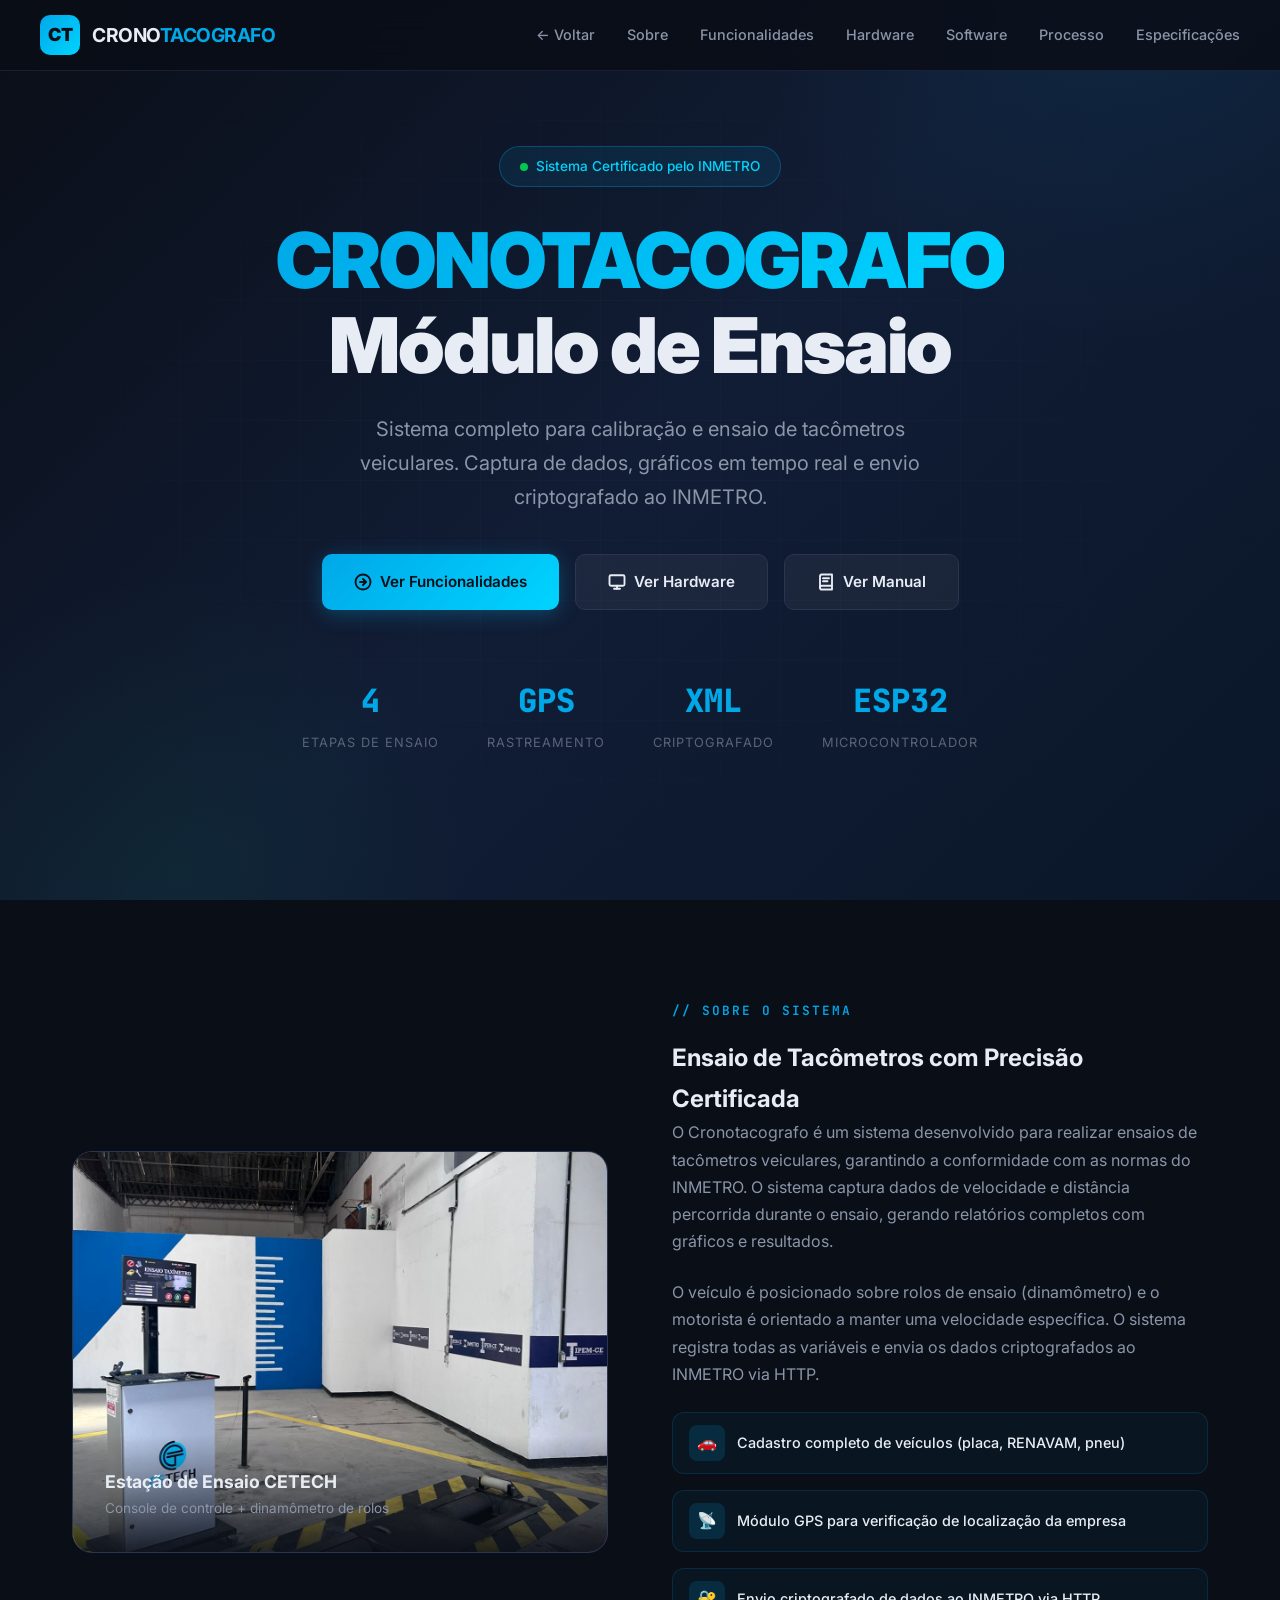
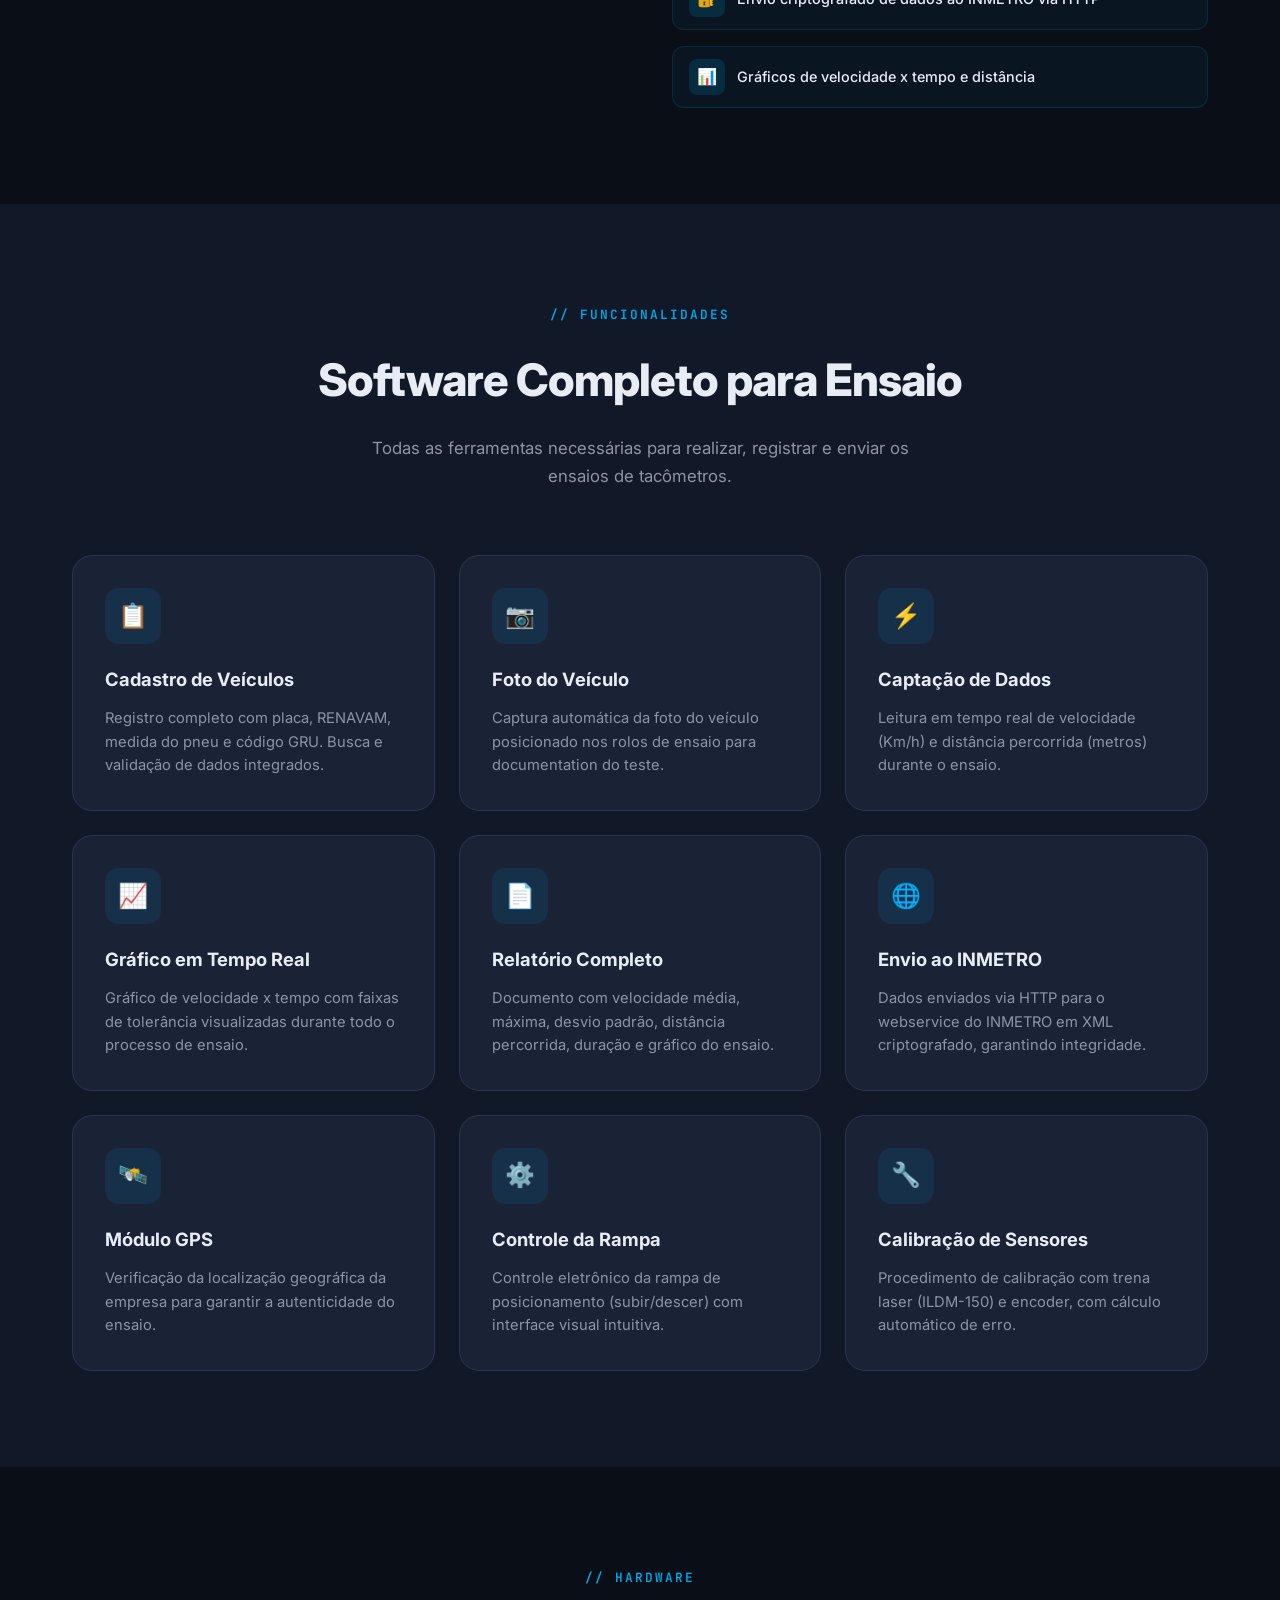
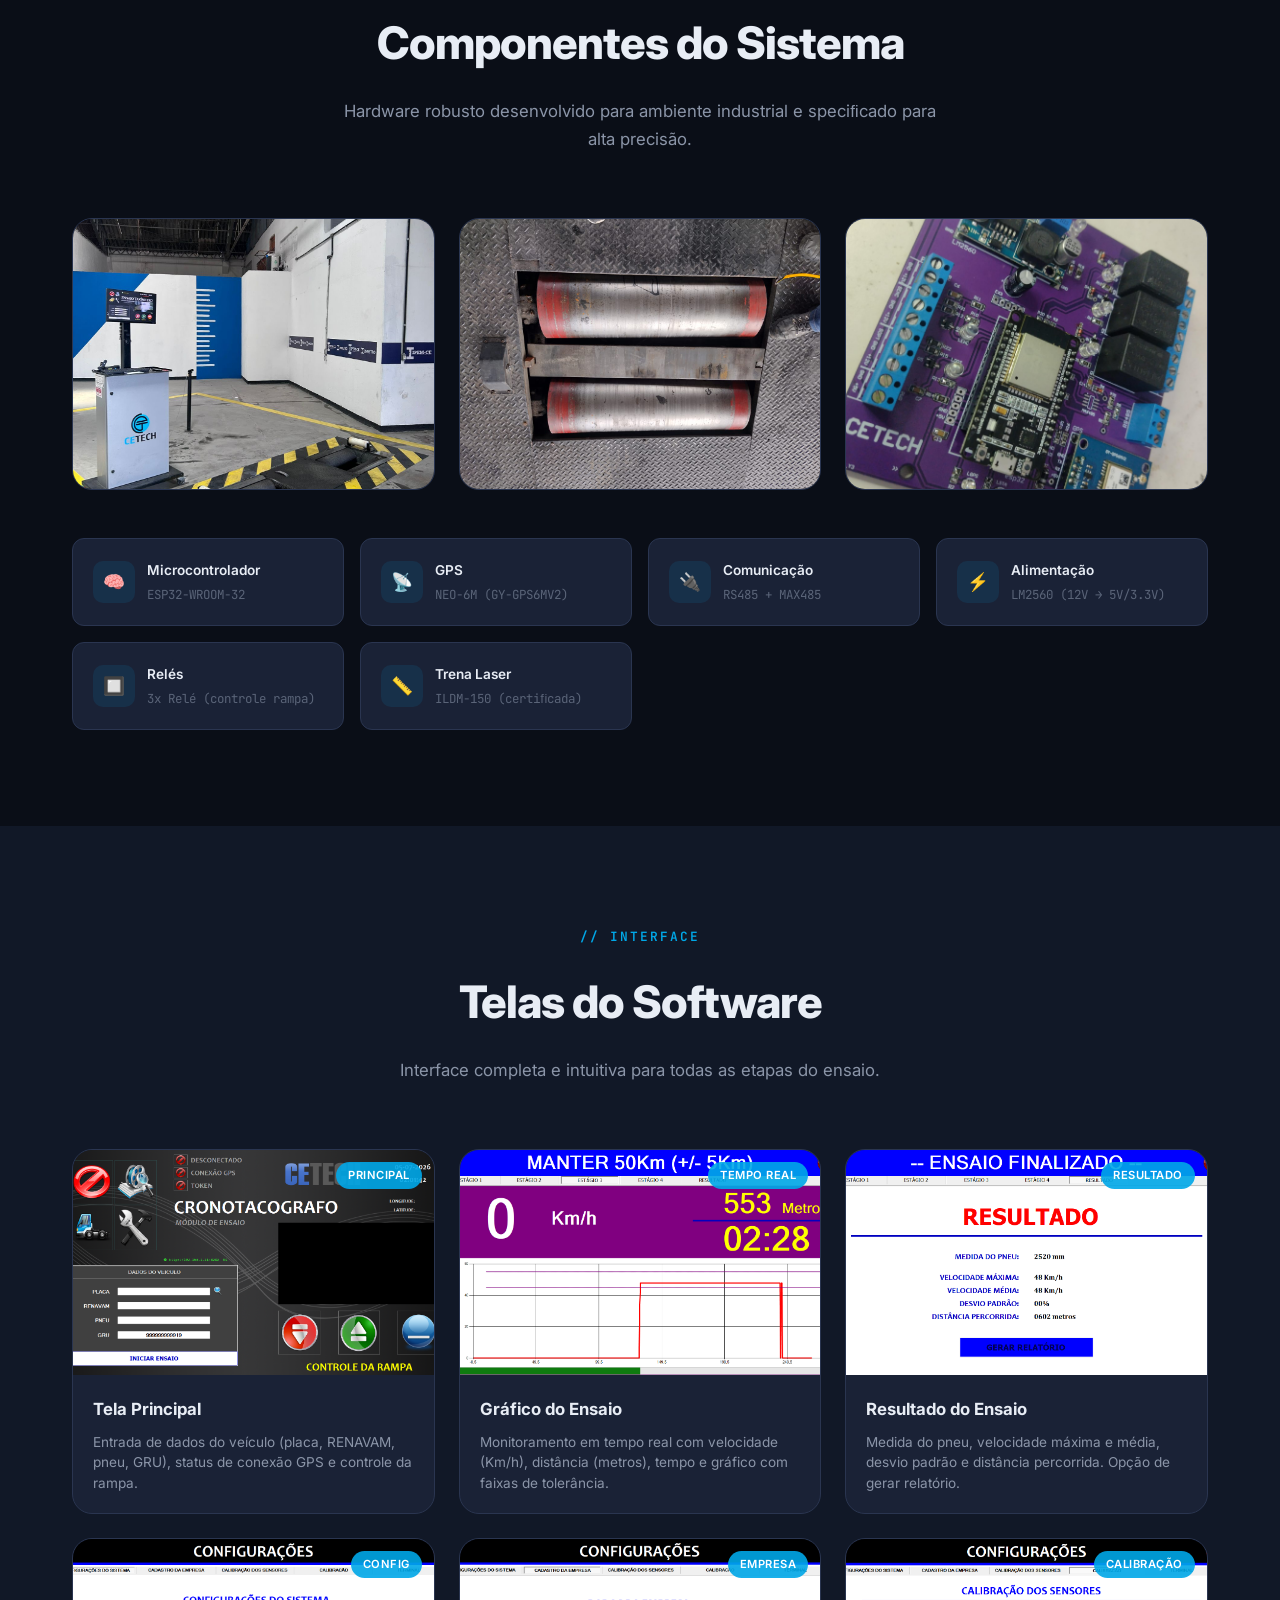
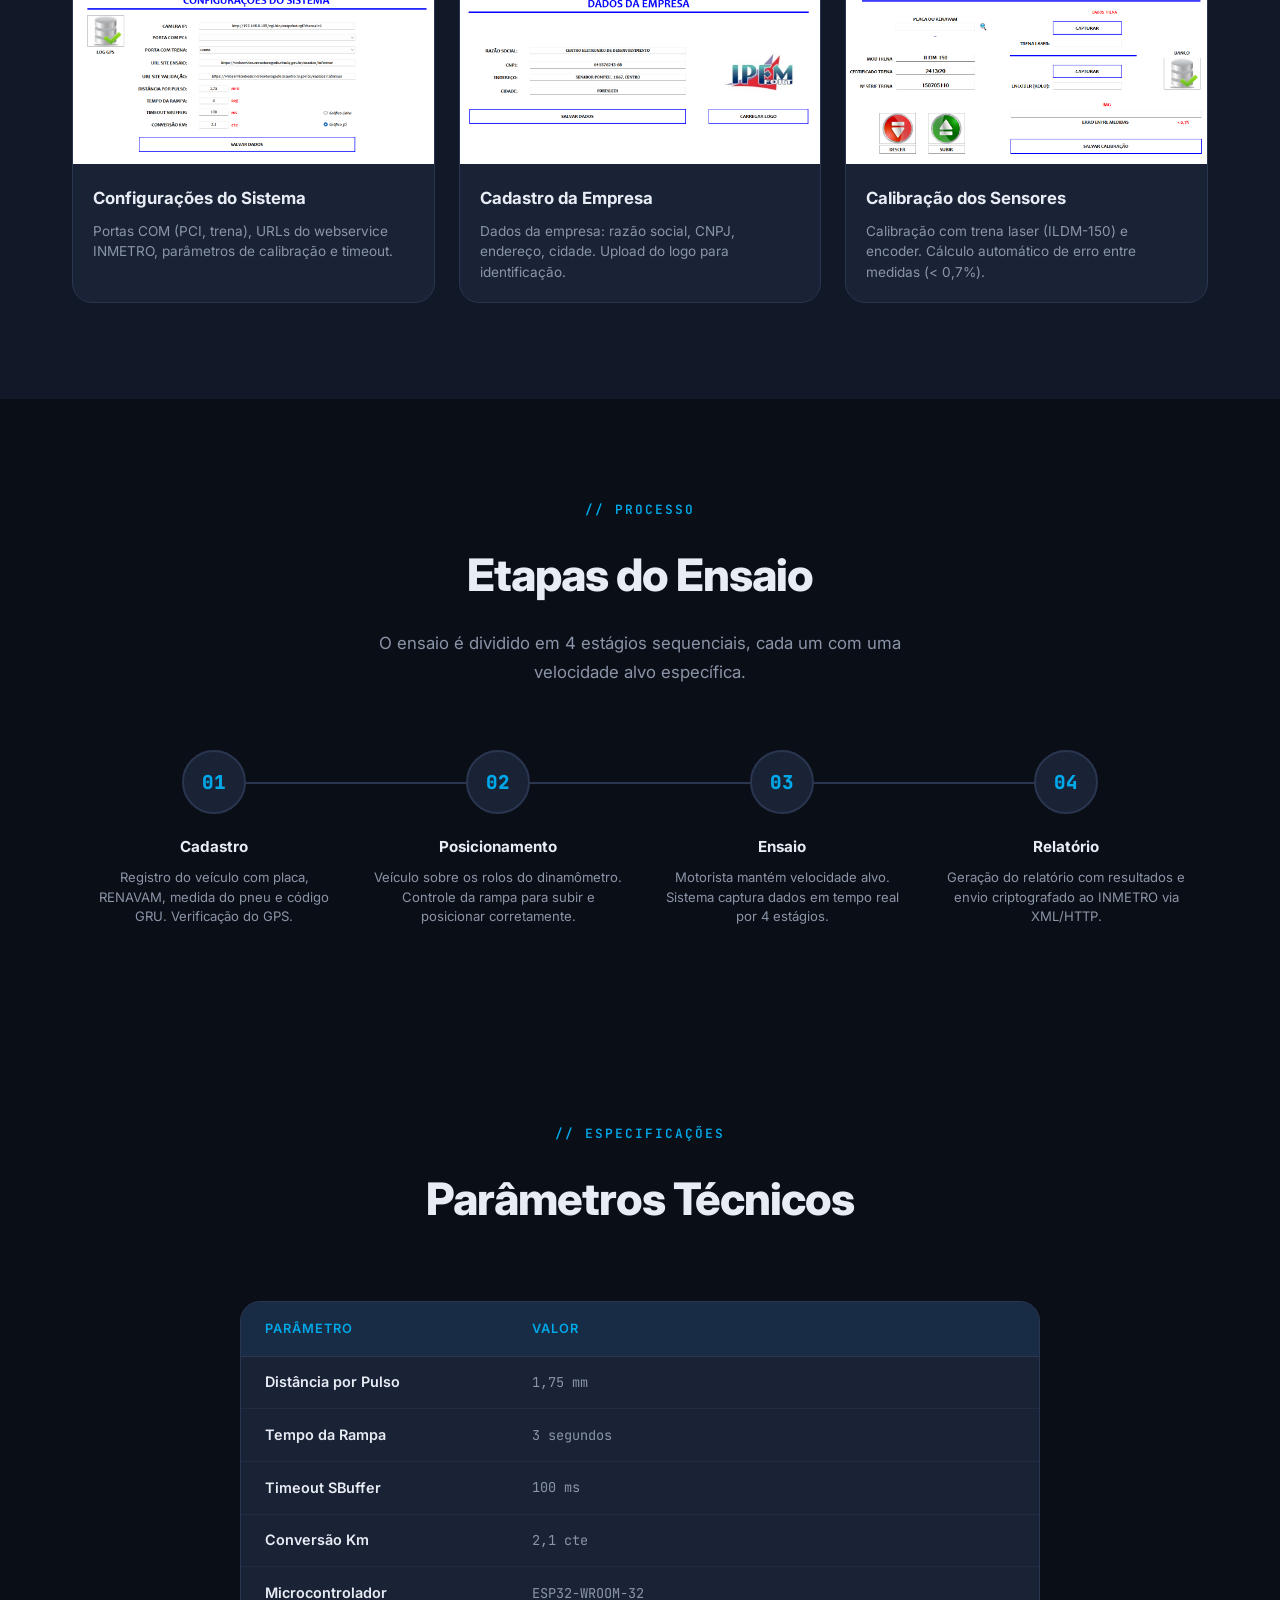
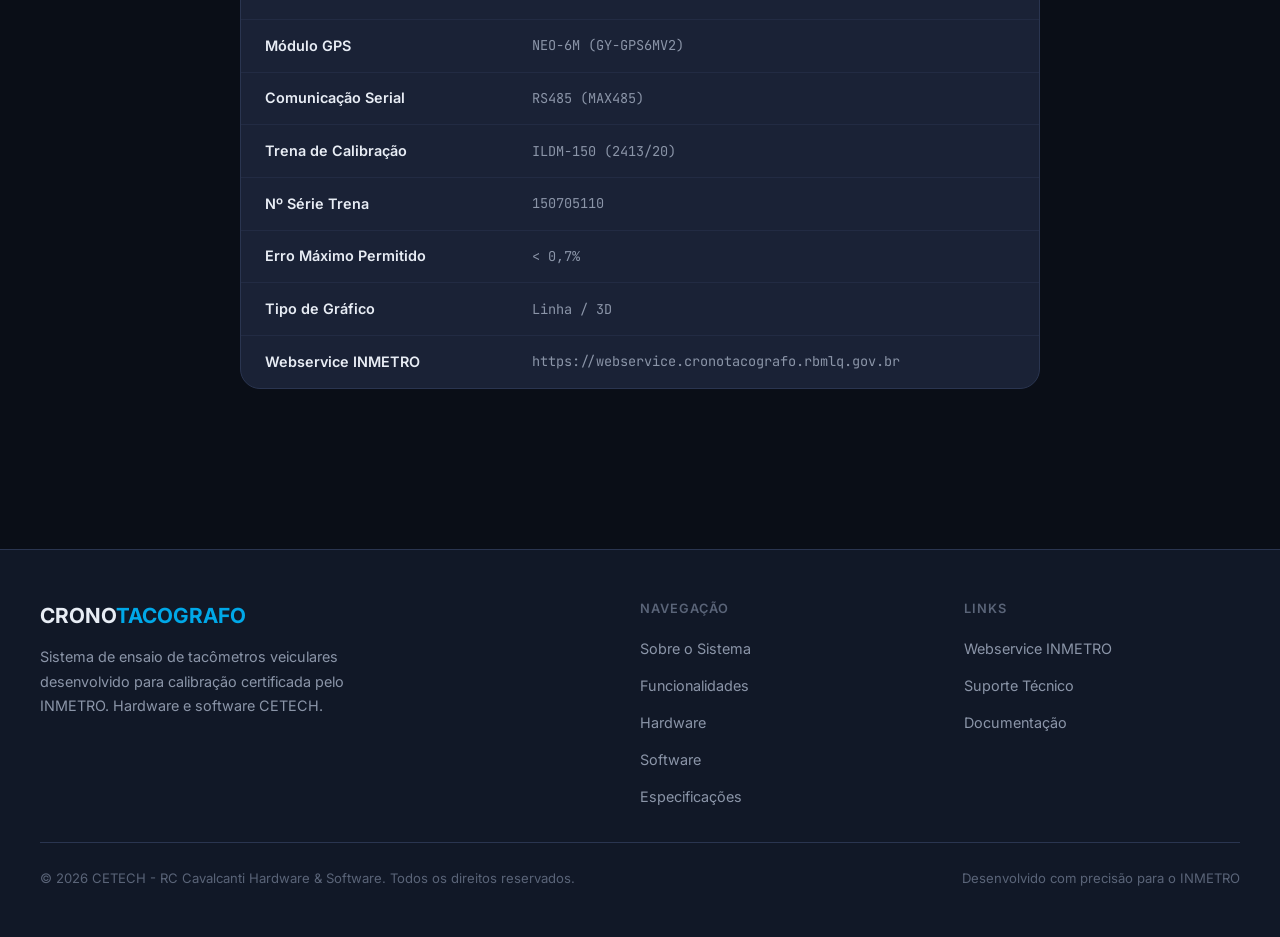
==== commit bba78869: "Adiciona botão Ver Manual na página do cronotacografo e pasta manual" ====
--- a/wwwroot/cronotacografo/index.html
+++ b/wwwroot/cronotacografo/index.html
@@ -1148,6 +1148,10 @@
         <a href="#hardware" class="btn btn-secondary">
           <svg width="18" height="18" viewBox="0 0 24 24" fill="none" stroke="currentColor" stroke-width="2.5" stroke-linecap="round" stroke-linejoin="round"><rect x="2" y="3" width="20" height="14" rx="2"/><line x1="8" y1="21" x2="16" y2="21"/><line x1="12" y1="17" x2="12" y2="21"/></svg>
           Ver Hardware
+        </a>
+        <a href="/manual/manual.html" target="_blank" rel="noopener" class="btn btn-secondary">
+          <svg width="18" height="18" viewBox="0 0 24 24" fill="none" stroke="currentColor" stroke-width="2.5" stroke-linecap="round" stroke-linejoin="round"><path d="M4 19.5A2.5 2.5 0 0 1 6.5 17H20"/><path d="M6.5 2H20v20H6.5A2.5 2.5 0 0 1 4 19.5v-15A2.5 2.5 0 0 1 6.5 2z"/><line x1="8" y1="7" x2="16" y2="7"/><line x1="8" y1="11" x2="14" y2="11"/></svg>
+          Ver Manual
         </a>
       </div>
       <div class="hero-stats">
